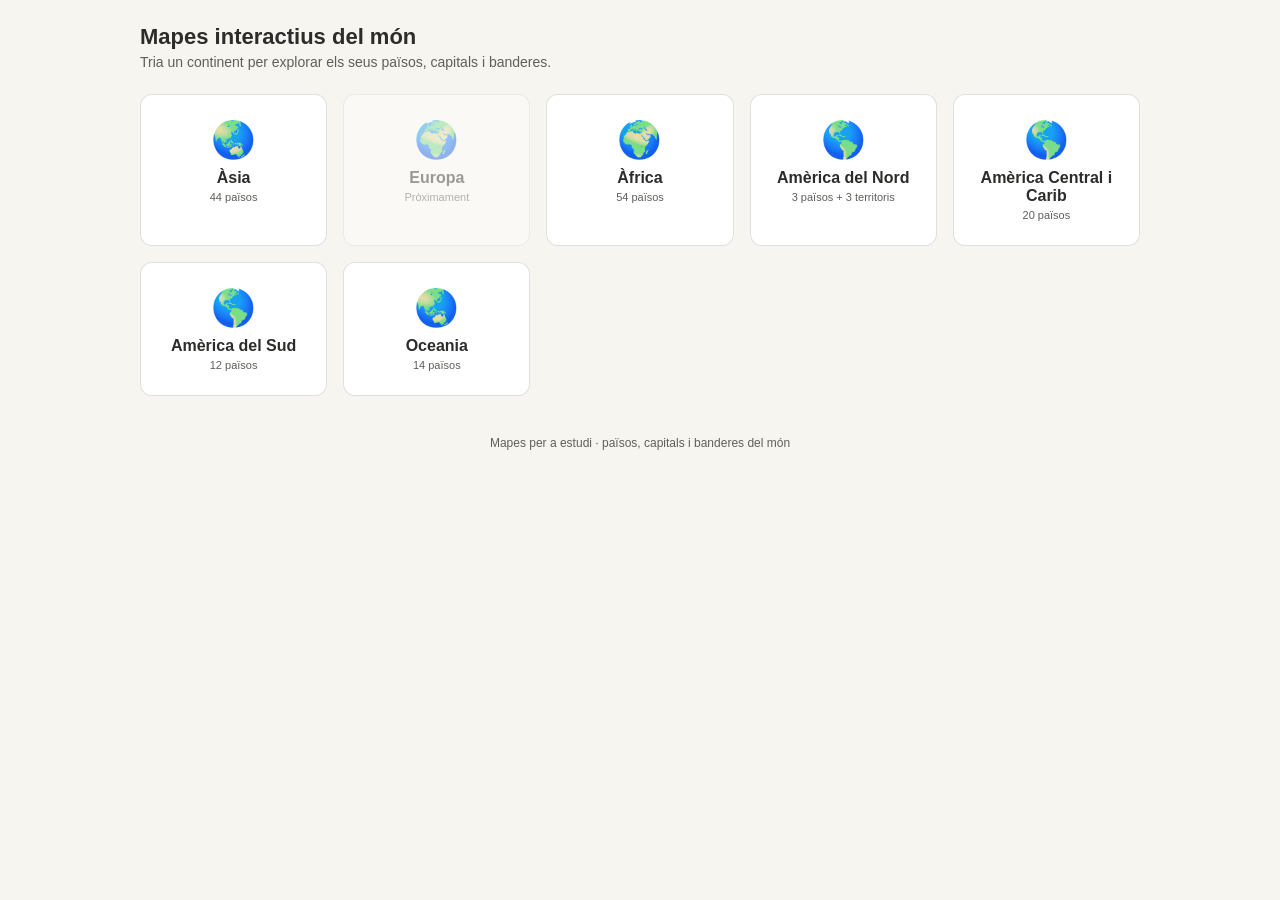
==== index.html @ 9a5be344 "Reorganització Amèrica: Nord (3+3) i nou mapa Central+Carib (20 països) - america-nord.js: substitue" ====
<!DOCTYPE html>
<html lang="ca">
<head>
<meta charset="UTF-8">
<meta name="viewport" content="width=device-width, initial-scale=1.0">
<title>Mapes interactius — països, capitals i banderes del món</title>
<link rel="stylesheet" href="css/estils.css">
</head>
<body>
<div class="wrap">
  <h1>Mapes interactius del món</h1>
  <p class="sub">Tria un continent per explorar els seus països, capitals i banderes.</p>

  <div class="continents-grid">
    <a href="continents/asia.html" class="continent-card">
      <div class="icon">🌏</div>
      <div class="name">Àsia</div>
      <div class="tag">44 països</div>
    </a>
    <div class="continent-card disabled">
      <div class="icon">🌍</div>
      <div class="name">Europa</div>
      <div class="tag">Pròximament</div>
    </div>
    <a href="continents/africa.html" class="continent-card">
      <div class="icon">🌍</div>
      <div class="name">Àfrica</div>
      <div class="tag">54 països</div>
    </a>
    <a href="continents/america-nord.html" class="continent-card">
      <div class="icon">🌎</div>
      <div class="name">Amèrica del Nord</div>
      <div class="tag">3 països + 3 territoris</div>
    </a>
    <a href="continents/america-central.html" class="continent-card">
      <div class="icon">🌎</div>
      <div class="name">Amèrica Central i Carib</div>
      <div class="tag">20 països</div>
    </a>
    <a href="continents/america-sud.html" class="continent-card">
      <div class="icon">🌎</div>
      <div class="name">Amèrica del Sud</div>
      <div class="tag">12 països</div>
    </a>
    <a href="continents/oceania.html" class="continent-card">
      <div class="icon">🌏</div>
      <div class="name">Oceania</div>
      <div class="tag">14 països</div>
    </a>
  </div>

  <p class="foot" style="margin-top:40px;">Mapes per a estudi · països, capitals i banderes del món</p>
</div>
</body>
</html>
---- css/estils.css ----
:root{
  --orange:#E8830C;
  --orange-light:#FCD9A8;
  --bg:#f7f5f0;
  --text:#2C2C2A;
  --text-soft:#5F5E5A;
  --border:rgba(0,0,0,.12);
}
*{box-sizing:border-box;}
body{
  margin:0;
  font-family:-apple-system,BlinkMacSystemFont,"Segoe UI",Roboto,Helvetica,Arial,sans-serif;
  background:var(--bg);
  color:var(--text);
  padding:24px 16px;
}
.wrap{max-width:1000px;margin:0 auto;}
h1{font-size:22px;font-weight:600;margin:0 0 4px;}
p.sub{font-size:14px;color:var(--text-soft);margin:0 0 20px;}
.toolbar{
  display:flex;gap:10px;flex-wrap:wrap;align-items:center;margin-bottom:16px;
}
input[type="text"]{
  flex:1;min-width:180px;height:38px;padding:0 12px;font-size:14px;
  border:1px solid var(--border);border-radius:8px;background:#fff;color:var(--text);
  outline:none;
}
input[type="text"]:focus{border-color:var(--orange);}
button{
  height:38px;padding:0 16px;font-size:14px;cursor:pointer;
  border:1px solid var(--border);border-radius:8px;background:#fff;color:var(--text);
  transition:background .15s;
}
button:hover{background:#f0ede6;}
.lang{display:inline-flex;border:1px solid var(--border);border-radius:8px;overflow:hidden;}
.lang button{border:none;border-radius:0;height:38px;}
.lang button.active{background:var(--orange);color:#fff;}
.mapbox{
  position:relative;background:#fff;border:1px solid var(--border);
  border-radius:12px;padding:8px;min-height:380px;
}
#loadmsg{
  position:absolute;inset:0;display:flex;align-items:center;justify-content:center;
  font-size:14px;color:var(--text-soft);
}
svg#map{width:100%;height:auto;display:block;}
.foot{font-size:12px;color:var(--text-soft);margin-top:14px;text-align:center;}

/* modal bandera gran */
.overlay{
  position:fixed;inset:0;background:rgba(0,0,0,.5);
  display:none;align-items:center;justify-content:center;z-index:50;padding:16px;
}
.overlay.open{display:flex;}
.modal{
  background:#fff;border:3px solid var(--orange);border-radius:14px;
  padding:24px;max-width:520px;width:100%;text-align:center;position:relative;
}
.modal h2{font-size:30px;font-weight:700;margin:0 0 2px;color:var(--text);}
.modal .cap{font-size:17px;color:var(--text-soft);margin:0 0 18px;}
.modal img{
  width:100%;max-width:440px;height:auto;border:1px solid var(--border);border-radius:8px;
}
.modal .close{
  position:absolute;top:10px;right:12px;width:34px;height:34px;line-height:1;
  border-radius:8px;border:1px solid var(--border);background:#fff;cursor:pointer;
  font-size:20px;color:var(--text-soft);
}
.modal .close:hover{background:#f0ede6;}
.modal .hint{font-size:12px;color:var(--text-soft);margin:14px 0 0;}

/* inici — graella de continents */
.continents-grid{
  display:grid;grid-template-columns:repeat(auto-fill,minmax(180px,1fr));gap:16px;margin-top:24px;
}
.continent-card{
  background:#fff;border:1px solid var(--border);border-radius:12px;
  padding:24px 16px;text-align:center;text-decoration:none;color:var(--text);
  transition:border-color .15s, box-shadow .15s;
}
.continent-card:hover{border-color:var(--orange);box-shadow:0 2px 8px rgba(232,131,12,.15);}
.continent-card.disabled{opacity:.45;cursor:default;pointer-events:none;}
.continent-card .icon{font-size:36px;margin-bottom:8px;}
.continent-card .name{font-size:16px;font-weight:600;}
.continent-card .tag{font-size:11px;color:var(--text-soft);margin-top:4px;}
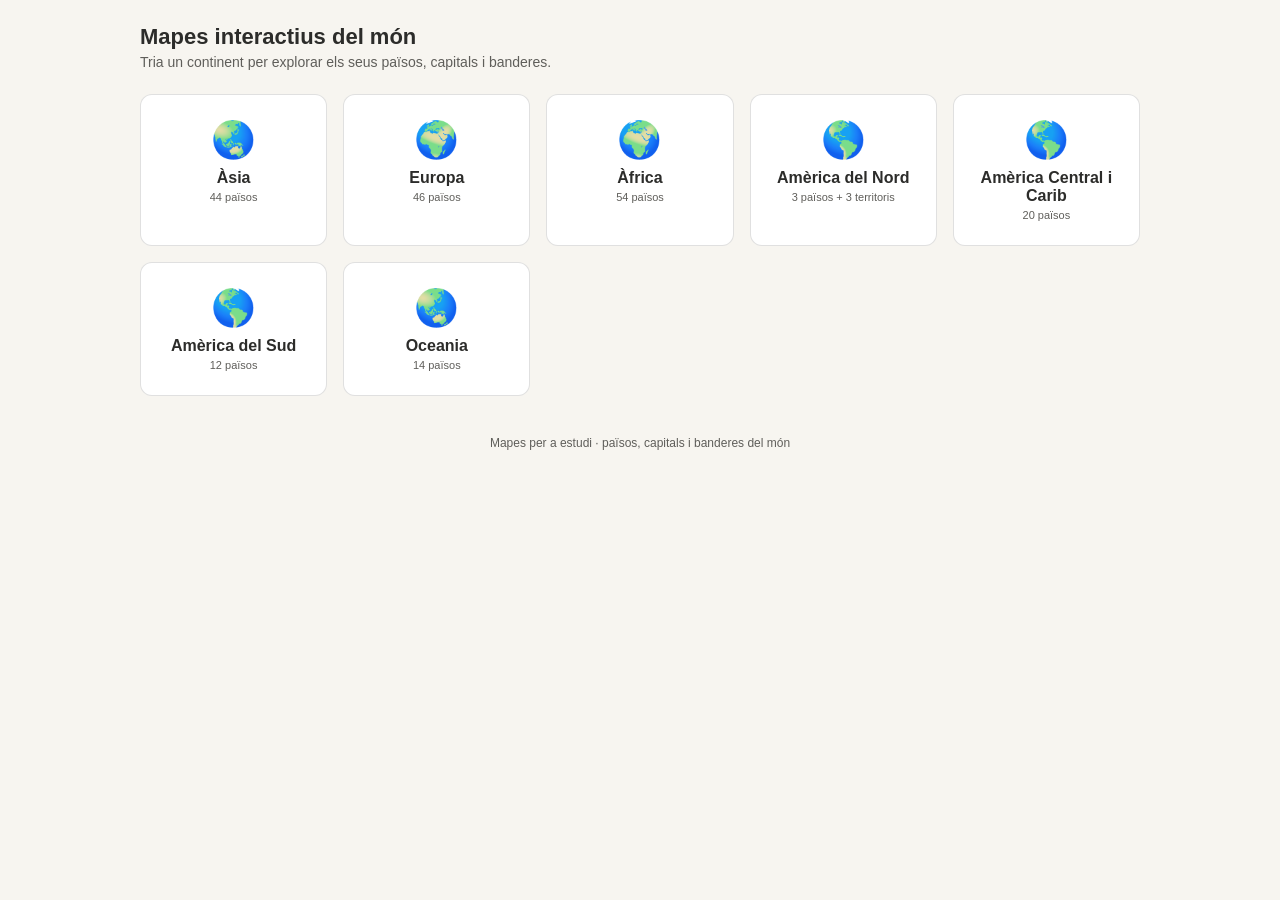
==== commit 6adca38f: "Afegeix mapa interactiu d'Europa (46 països) - dades/europa.js: 40 polígons + 6 microestats com a pu" ====
--- a/index.html
+++ b/index.html
@@ -17,11 +17,11 @@
       <div class="name">Àsia</div>
       <div class="tag">44 països</div>
     </a>
-    <div class="continent-card disabled">
+    <a href="continents/europa.html" class="continent-card">
       <div class="icon">🌍</div>
       <div class="name">Europa</div>
-      <div class="tag">Pròximament</div>
-    </div>
+      <div class="tag">46 països</div>
+    </a>
     <a href="continents/africa.html" class="continent-card">
       <div class="icon">🌍</div>
       <div class="name">Àfrica</div>
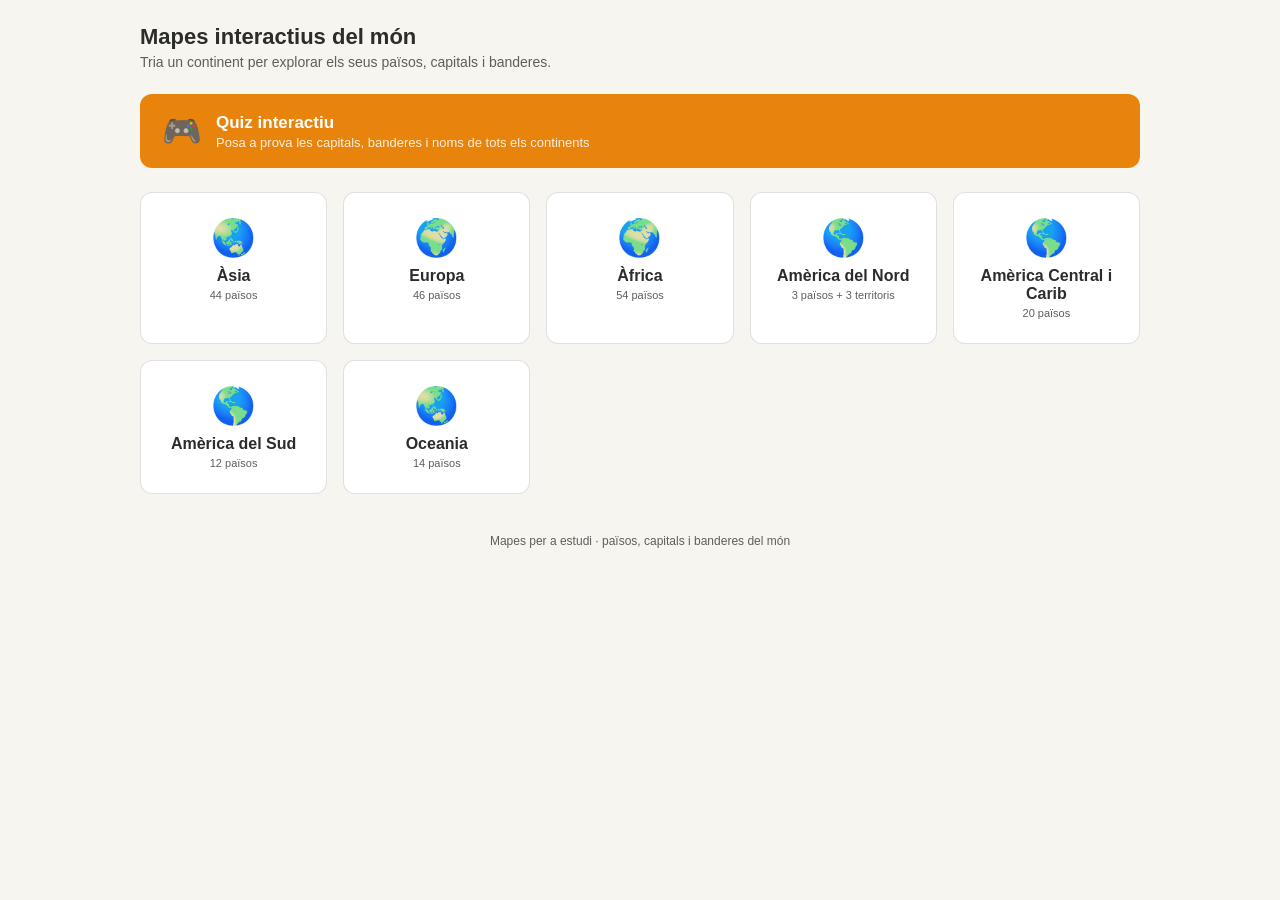
==== commit 61b87c59: "Afegeix Quiz interactiu de geografia (mockup v1) - quiz.html: 3 pantalles (configuració → pregunta →" ====
--- a/index.html
+++ b/index.html
@@ -5,11 +5,20 @@
 <meta name="viewport" content="width=device-width, initial-scale=1.0">
 <title>Mapes interactius — països, capitals i banderes del món</title>
 <link rel="stylesheet" href="css/estils.css">
+<link rel="stylesheet" href="css/quiz.css">
 </head>
 <body>
 <div class="wrap">
   <h1>Mapes interactius del món</h1>
   <p class="sub">Tria un continent per explorar els seus països, capitals i banderes.</p>
+
+  <a href="quiz.html" class="quiz-promo">
+    <span class="qp-icon">🎮</span>
+    <div>
+      <strong>Quiz interactiu</strong>
+      <span>Posa a prova les capitals, banderes i noms de tots els continents</span>
+    </div>
+  </a>
 
   <div class="continents-grid">
     <a href="continents/asia.html" class="continent-card">
--- a/css/quiz.css
+++ b/css/quiz.css
@@ -0,0 +1,284 @@
+/* ── Quiz nav ────────────────────────────────────────────── */
+.quiz-nav {
+  display: flex;
+  align-items: center;
+  justify-content: space-between;
+  margin-bottom: 28px;
+}
+.back-link {
+  color: var(--orange);
+  text-decoration: none;
+  font-size: 14px;
+  font-weight: 600;
+}
+.back-link:hover { text-decoration: underline; }
+
+/* ── Setup screen ────────────────────────────────────────── */
+.setup-block {
+  background: #fff;
+  border: 1px solid var(--border);
+  border-radius: 12px;
+  padding: 20px 24px;
+  margin-bottom: 16px;
+}
+.setup-lbl {
+  font-size: 13px;
+  font-weight: 600;
+  color: var(--text-soft);
+  text-transform: uppercase;
+  letter-spacing: .04em;
+  margin: 0 0 14px;
+}
+.cont-grid {
+  display: grid;
+  grid-template-columns: repeat(auto-fill, minmax(140px, 1fr));
+  gap: 8px;
+}
+.type-row {
+  display: flex;
+  gap: 10px;
+  flex-wrap: wrap;
+}
+
+/* ── Selection buttons (continent + type) ────────────────── */
+.sel-btn {
+  height: auto;
+  padding: 10px 14px;
+  border: 2px solid var(--border);
+  border-radius: 8px;
+  background: #fff;
+  cursor: pointer;
+  font-size: 14px;
+  text-align: center;
+  transition: border-color .15s, background .15s, color .15s;
+  line-height: 1.4;
+}
+.sel-btn:hover { border-color: var(--orange); background: #fff9f0; }
+.sel-btn.selected {
+  border-color: var(--orange);
+  background: #fff3e0;
+  color: var(--orange);
+  font-weight: 600;
+}
+.sel-btn small {
+  display: block;
+  font-size: 11px;
+  color: var(--text-soft);
+  font-weight: 400;
+  margin-top: 2px;
+}
+.sel-btn.selected small { color: #c47000; }
+.type-btn { flex: 1; min-width: 100px; }
+
+/* ── Primary / secondary buttons ─────────────────────────── */
+.main-btn {
+  display: block;
+  width: 100%;
+  max-width: 340px;
+  margin: 20px auto 0;
+  height: auto;
+  padding: 14px 32px;
+  background: var(--orange);
+  color: #fff;
+  border: none;
+  border-radius: 10px;
+  font-size: 17px;
+  font-weight: 700;
+  cursor: pointer;
+  transition: background .15s;
+}
+.main-btn:hover { background: #cf7209; }
+.main-btn:disabled { background: #ccc; cursor: not-allowed; }
+
+.sec-btn {
+  display: block;
+  width: 100%;
+  max-width: 340px;
+  margin: 10px auto 0;
+  height: auto;
+  padding: 12px 24px;
+  background: #fff;
+  color: var(--orange);
+  border: 2px solid var(--orange);
+  border-radius: 10px;
+  font-size: 15px;
+  font-weight: 600;
+  cursor: pointer;
+  transition: background .15s;
+}
+.sec-btn:hover { background: #fff3e0; }
+
+/* ── Progress bar ────────────────────────────────────────── */
+.prog-wrap { margin-bottom: 18px; }
+.prog-track {
+  height: 7px;
+  background: #e8e6e1;
+  border-radius: 4px;
+  overflow: hidden;
+}
+.prog-fill {
+  height: 100%;
+  background: var(--orange);
+  border-radius: 4px;
+  transition: width .4s ease;
+  width: 0%;
+}
+.prog-meta {
+  display: flex;
+  justify-content: space-between;
+  margin-top: 6px;
+  font-size: 13px;
+  color: var(--text-soft);
+}
+
+/* ── Question card ───────────────────────────────────────── */
+.q-card {
+  background: #fff;
+  border: 1px solid var(--border);
+  border-radius: 14px;
+  padding: 28px 24px;
+}
+.q-label {
+  font-size: 15px;
+  color: var(--text-soft);
+  margin: 0 0 18px;
+}
+.q-subject { text-align: center; margin-bottom: 20px; }
+
+/* Injected by JS */
+.q-country-name {
+  font-size: 30px;
+  font-weight: 700;
+  color: var(--text);
+  margin-bottom: 10px;
+}
+.q-flag-small {
+  height: 44px;
+  border-radius: 3px;
+  box-shadow: 0 1px 5px rgba(0,0,0,.18);
+  display: block;
+  margin: 0 auto;
+}
+.q-flag-big {
+  display: block;
+  width: 100%;
+  max-width: 260px;
+  height: 170px;
+  object-fit: contain;
+  margin: 0 auto;
+  border-radius: 6px;
+  box-shadow: 0 2px 10px rgba(0,0,0,.14);
+}
+
+/* ── Options ─────────────────────────────────────────────── */
+.options-grid {
+  display: grid;
+  grid-template-columns: 1fr 1fr;
+  gap: 10px;
+}
+.option-btn {
+  height: auto;
+  padding: 16px 10px;
+  border: 2px solid var(--border);
+  border-radius: 10px;
+  background: #fff;
+  font-size: 15px;
+  font-weight: 500;
+  cursor: pointer;
+  text-align: center;
+  transition: border-color .12s, background .12s;
+  white-space: normal;
+  line-height: 1.3;
+}
+.option-btn:hover:not(:disabled) {
+  border-color: var(--orange);
+  background: #fff9f0;
+}
+.option-btn.correct {
+  border-color: #27ae60;
+  background: #eafaf1;
+  color: #1a7a42;
+  font-weight: 700;
+}
+.option-btn.wrong {
+  border-color: #e74c3c;
+  background: #fdedec;
+  color: #c0392b;
+}
+.option-btn:disabled { cursor: default; }
+
+/* ── Results card ────────────────────────────────────────── */
+.results-card {
+  background: #fff;
+  border: 1px solid var(--border);
+  border-radius: 14px;
+  padding: 36px 28px;
+  text-align: center;
+}
+.results-title-txt {
+  font-size: 14px;
+  font-weight: 600;
+  text-transform: uppercase;
+  letter-spacing: .06em;
+  color: var(--text-soft);
+  margin: 0 0 8px;
+}
+.big-score {
+  font-size: 72px;
+  font-weight: 800;
+  color: var(--orange);
+  line-height: 1;
+  margin: 8px 0 12px;
+}
+.score-slash { font-size: 52px; color: #ccc; margin: 0 6px; font-weight: 300; }
+.score-msg { font-size: 18px; color: var(--text-soft); margin: 0 0 24px; }
+
+/* ── Errors list ─────────────────────────────────────────── */
+.errors-section { text-align: left; max-height: 300px; overflow-y: auto; margin: 0 0 8px; }
+.errors-title {
+  font-size: 13px;
+  font-weight: 600;
+  text-transform: uppercase;
+  letter-spacing: .04em;
+  color: var(--text-soft);
+  margin: 0 0 10px;
+}
+.error-row {
+  display: flex;
+  align-items: center;
+  gap: 10px;
+  padding: 7px 0;
+  border-bottom: 1px solid var(--bg);
+  font-size: 14px;
+}
+.error-flag {
+  width: 40px;
+  height: 27px;
+  object-fit: cover;
+  border-radius: 3px;
+  box-shadow: 0 1px 4px rgba(0,0,0,.18);
+  flex-shrink: 0;
+}
+.no-errors { color: #27ae60; font-weight: 600; font-size: 15px; margin: 8px 0 16px; }
+
+/* ── Index: quiz promo card ──────────────────────────────── */
+.quiz-promo {
+  display: flex;
+  align-items: center;
+  gap: 14px;
+  background: var(--orange);
+  color: #fff;
+  text-decoration: none;
+  border-radius: 12px;
+  padding: 18px 22px;
+  margin: 24px 0 0;
+  font-size: 15px;
+  transition: background .15s;
+}
+.quiz-promo:hover { background: #cf7209; }
+.quiz-promo .qp-icon { font-size: 32px; flex-shrink: 0; }
+.quiz-promo strong { font-size: 17px; font-weight: 700; display: block; }
+.quiz-promo span { opacity: .88; font-size: 13px; }
+
+/* ── Utility ─────────────────────────────────────────────── */
+.hidden { display: none !important; }
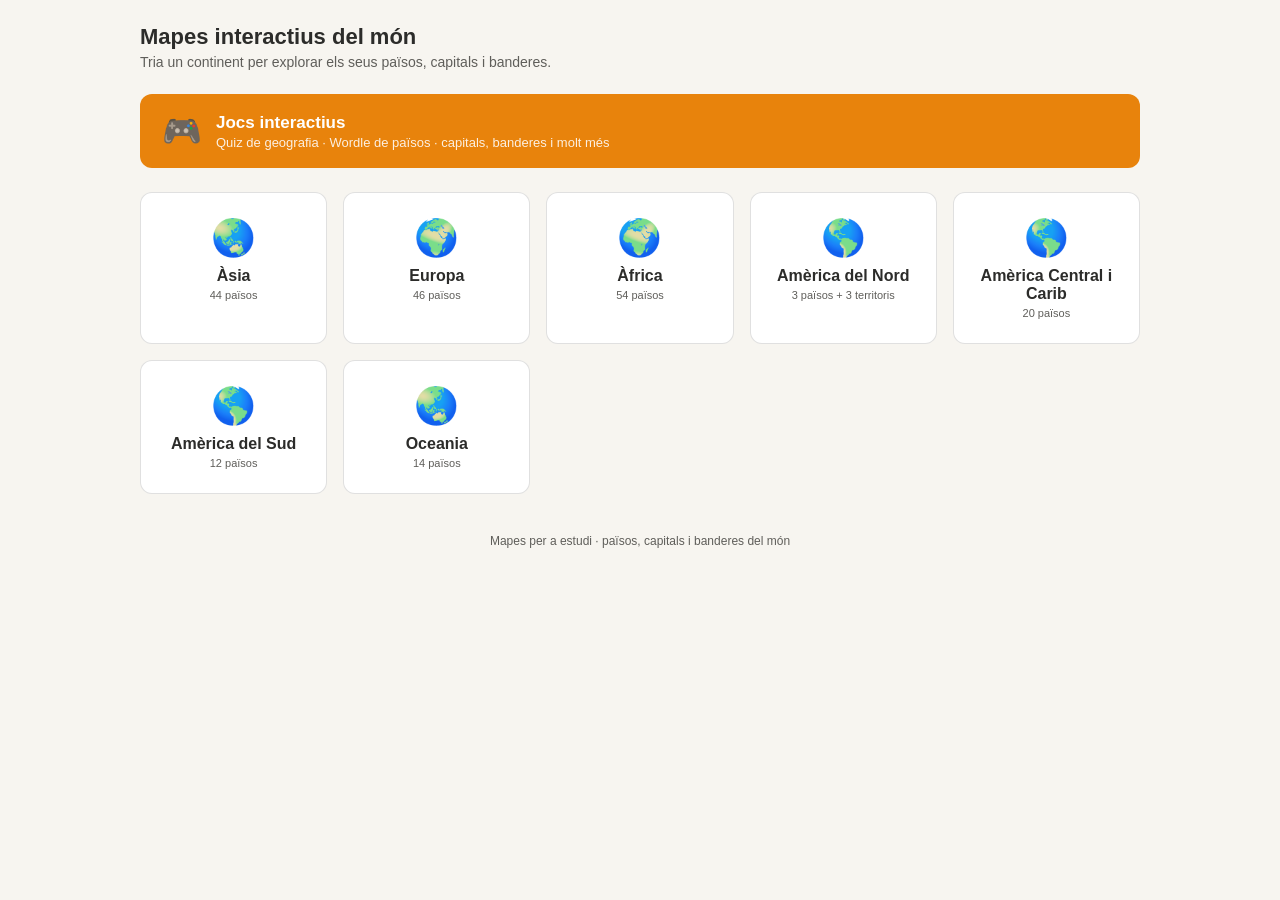
==== commit 9f8dc2b8: "Afegeix Wordle de Països i hub de jocs interactius - Nova pàgina hub (quiz.html) amb accés al Quiz i" ====
--- a/index.html
+++ b/index.html
@@ -15,8 +15,8 @@
   <a href="quiz.html" class="quiz-promo">
     <span class="qp-icon">🎮</span>
     <div>
-      <strong>Quiz interactiu</strong>
-      <span>Posa a prova les capitals, banderes i noms de tots els continents</span>
+      <strong>Jocs interactius</strong>
+      <span>Quiz de geografia · Wordle de països · capitals, banderes i molt més</span>
     </div>
   </a>
 
--- a/css/quiz.css
+++ b/css/quiz.css
@@ -69,6 +69,14 @@
 }
 .sel-btn.selected small { color: #c47000; }
 .type-btn { flex: 1; min-width: 100px; }
+/* Botó "Tot el món": ocupa tota l'amplada de la graella */
+.global-btn {
+  grid-column: 1 / -1;
+  background: #fff9f0;
+  border-color: var(--orange);
+  font-weight: 600;
+}
+.global-btn.selected { background: #fff3e0; }
 
 /* ── Primary / secondary buttons ─────────────────────────── */
 .main-btn {
@@ -261,6 +269,79 @@
 }
 .no-errors { color: #27ae60; font-weight: 600; font-size: 15px; margin: 8px 0 16px; }
 
+/* ── Hard mode input ─────────────────────────────────────── */
+.hard-area { margin-top: 16px; }
+.hard-input-wrap { display: flex; gap: 10px; }
+.hard-input {
+  flex: 1;
+  height: 48px;
+  padding: 0 14px;
+  font-size: 16px;
+  border: 2px solid var(--border);
+  border-radius: 8px;
+  background: #fff;
+  color: var(--text);
+  outline: none;
+  transition: border-color .15s;
+}
+.hard-input:focus { border-color: var(--orange); }
+.hard-input:disabled { background: var(--bg); color: var(--text-soft); }
+.hard-submit-btn {
+  height: 48px;
+  padding: 0 20px;
+  background: var(--orange);
+  color: #fff;
+  border: none;
+  border-radius: 8px;
+  font-size: 15px;
+  font-weight: 600;
+  cursor: pointer;
+  white-space: nowrap;
+  flex-shrink: 0;
+  transition: background .15s;
+}
+.hard-submit-btn:hover:not(:disabled) { background: #cf7209; }
+.hard-submit-btn:disabled { background: #ccc; cursor: default; }
+.hard-feedback {
+  margin-top: 12px;
+  padding: 12px 16px;
+  border-radius: 8px;
+  font-size: 15px;
+  font-weight: 500;
+  line-height: 1.4;
+}
+.hard-feedback.correct { background: #eafaf1; color: #1a7a42; border: 1px solid #27ae60; }
+.hard-feedback.wrong   { background: #fdedec; color: #c0392b; border: 1px solid #e74c3c; }
+
+/* ── Hub: graella de jocs ────────────────────────────────── */
+.games-grid {
+  display: flex;
+  flex-direction: column;
+  gap: 14px;
+  margin-top: 24px;
+}
+.game-card {
+  display: flex;
+  align-items: center;
+  gap: 18px;
+  background: #fff;
+  border: 1px solid var(--border);
+  border-radius: 14px;
+  padding: 22px 20px;
+  text-decoration: none;
+  color: var(--text);
+  transition: border-color .15s, box-shadow .15s;
+}
+.game-card:hover {
+  border-color: var(--orange);
+  box-shadow: 0 2px 10px rgba(232,131,12,.13);
+}
+.game-card-icon   { font-size: 36px; flex-shrink: 0; }
+.game-card-body   { flex: 1; }
+.game-card-body strong { display: block; font-size: 17px; font-weight: 700; margin-bottom: 4px; }
+.game-card-body span   { font-size: 13px; color: var(--text-soft); line-height: 1.4; }
+.game-card-arrow  { font-size: 20px; color: var(--orange); flex-shrink: 0; }
+
 /* ── Index: quiz promo card ──────────────────────────────── */
 .quiz-promo {
   display: flex;
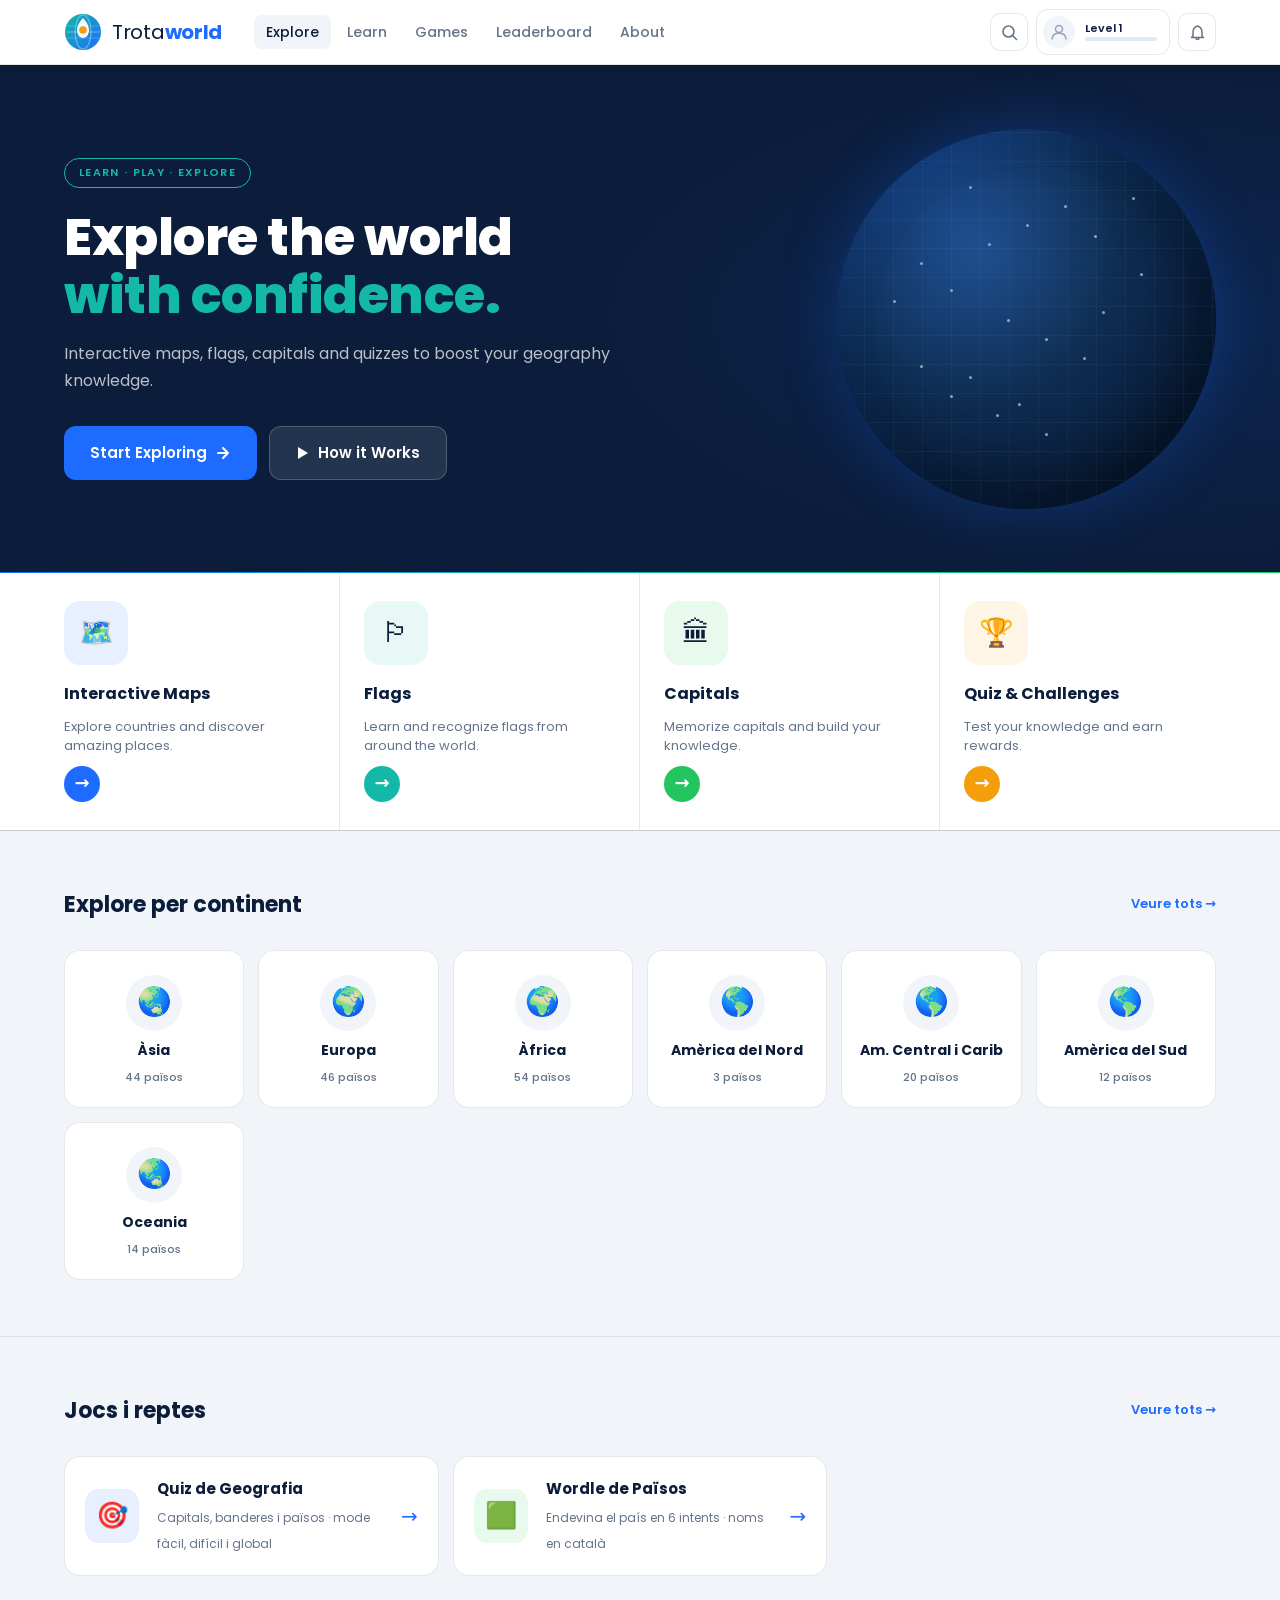
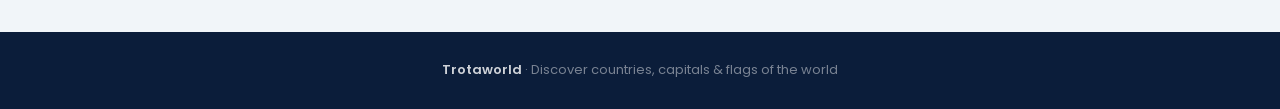
==== commit 40575361: "Trotaworld: nova pantalla d'inici amb navbar, hero i grid de continents Redisseny complet de l'index" ====
--- a/index.html
+++ b/index.html
@@ -1,64 +1,229 @@
 <!DOCTYPE html>
 <html lang="ca">
 <head>
-<meta charset="UTF-8">
-<meta name="viewport" content="width=device-width, initial-scale=1.0">
-<title>Mapes interactius — països, capitals i banderes del món</title>
-<link rel="stylesheet" href="css/estils.css">
-<link rel="stylesheet" href="css/quiz.css">
+  <meta charset="UTF-8">
+  <meta name="viewport" content="width=device-width, initial-scale=1.0">
+  <title>Trotaworld — Discover countries, capitals &amp; flags</title>
+  <link rel="stylesheet" href="css/trotaworld.css">
 </head>
 <body>
-<div class="wrap">
-  <h1>Mapes interactius del món</h1>
-  <p class="sub">Tria un continent per explorar els seus països, capitals i banderes.</p>
-
-  <a href="quiz.html" class="quiz-promo">
-    <span class="qp-icon">🎮</span>
-    <div>
-      <strong>Jocs interactius</strong>
-      <span>Quiz de geografia · Wordle de països · capitals, banderes i molt més</span>
-    </div>
-  </a>
-
-  <div class="continents-grid">
-    <a href="continents/asia.html" class="continent-card">
-      <div class="icon">🌏</div>
-      <div class="name">Àsia</div>
-      <div class="tag">44 països</div>
+
+<!-- ─── NAVBAR ────────────────────────────────────────────── -->
+<header class="tw-nav">
+  <div class="tw-nav-inner">
+    <a href="index.html" class="tw-logo">
+      <div class="tw-logo-mark">
+        <svg width="38" height="38" viewBox="0 0 38 38" fill="none" xmlns="http://www.w3.org/2000/svg">
+          <circle cx="19" cy="19" r="18" fill="url(#lg1)"/>
+          <ellipse cx="19" cy="19" rx="8" ry="17" stroke="white" stroke-width="1.2" fill="none" opacity="0.35"/>
+          <line x1="2" y1="19" x2="36" y2="19" stroke="white" stroke-width="1.2" opacity="0.35"/>
+          <line x1="3" y1="13" x2="35" y2="13" stroke="white" stroke-width="1" opacity="0.2"/>
+          <line x1="3" y1="25" x2="35" y2="25" stroke="white" stroke-width="1" opacity="0.2"/>
+          <path d="M19 5 C19 5 25 11 25 17 C25 21.4 22.3 25 19 25 C15.7 25 13 21.4 13 17 C13 11 19 5 19 5Z" fill="white" opacity="0.95"/>
+          <circle cx="19" cy="17" r="3.8" fill="#F59E0B"/>
+          <defs>
+            <linearGradient id="lg1" x1="1" y1="1" x2="37" y2="37" gradientUnits="userSpaceOnUse">
+              <stop offset="0%" stop-color="#14B8A6"/>
+              <stop offset="100%" stop-color="#1D6CFF"/>
+            </linearGradient>
+          </defs>
+        </svg>
+      </div>
+      <span class="tw-logo-text">Trota<strong>world</strong></span>
     </a>
-    <a href="continents/europa.html" class="continent-card">
-      <div class="icon">🌍</div>
-      <div class="name">Europa</div>
-      <div class="tag">46 països</div>
-    </a>
-    <a href="continents/africa.html" class="continent-card">
-      <div class="icon">🌍</div>
-      <div class="name">Àfrica</div>
-      <div class="tag">54 països</div>
-    </a>
-    <a href="continents/america-nord.html" class="continent-card">
-      <div class="icon">🌎</div>
-      <div class="name">Amèrica del Nord</div>
-      <div class="tag">3 països + 3 territoris</div>
-    </a>
-    <a href="continents/america-central.html" class="continent-card">
-      <div class="icon">🌎</div>
-      <div class="name">Amèrica Central i Carib</div>
-      <div class="tag">20 països</div>
-    </a>
-    <a href="continents/america-sud.html" class="continent-card">
-      <div class="icon">🌎</div>
-      <div class="name">Amèrica del Sud</div>
-      <div class="tag">12 països</div>
-    </a>
-    <a href="continents/oceania.html" class="continent-card">
-      <div class="icon">🌏</div>
-      <div class="name">Oceania</div>
-      <div class="tag">14 països</div>
-    </a>
-  </div>
-
-  <p class="foot" style="margin-top:40px;">Mapes per a estudi · països, capitals i banderes del món</p>
-</div>
+
+    <nav class="tw-nav-links">
+      <a href="#continents" class="active">Explore</a>
+      <a href="#">Learn</a>
+      <a href="quiz.html">Games</a>
+      <a href="#">Leaderboard</a>
+      <a href="#">About</a>
+    </nav>
+
+    <div class="tw-nav-right">
+      <button class="tw-icon-btn" aria-label="Cerca">
+        <svg width="17" height="17" viewBox="0 0 17 17" fill="none"><circle cx="7.5" cy="7.5" r="5.5" stroke="currentColor" stroke-width="1.6"/><line x1="11.5" y1="11.5" x2="15.5" y2="15.5" stroke="currentColor" stroke-width="1.6" stroke-linecap="round"/></svg>
+      </button>
+      <div class="tw-user-pill">
+        <div class="tw-avatar">
+          <svg width="18" height="18" viewBox="0 0 18 18" fill="none"><circle cx="9" cy="6" r="3.5" stroke="#94A3B8" stroke-width="1.5"/><path d="M2 16 C2 12.5 5 10 9 10 C13 10 16 12.5 16 16" stroke="#94A3B8" stroke-width="1.5" stroke-linecap="round" fill="none"/></svg>
+        </div>
+        <div class="tw-user-info">
+          <span class="tw-level">Level 1</span>
+          <div class="tw-xp-track"><div class="tw-xp-fill" style="width:0%"></div></div>
+        </div>
+      </div>
+      <button class="tw-icon-btn" aria-label="Notificacions">
+        <svg width="17" height="17" viewBox="0 0 17 17" fill="none"><path d="M8.5 2 C8.5 2 13 3.5 13 8 L13 12 L14.5 13.5 L2.5 13.5 L4 12 L4 8 C4 3.5 8.5 2 8.5 2Z" stroke="currentColor" stroke-width="1.5" fill="none" stroke-linejoin="round"/><path d="M7 14 C7 15 7.7 15.5 8.5 15.5 C9.3 15.5 10 15 10 14" stroke="currentColor" stroke-width="1.5" stroke-linecap="round" fill="none"/></svg>
+      </button>
+    </div>
+  </div>
+</header>
+
+<!-- ─── HERO ───────────────────────────────────────────────── -->
+<section class="tw-hero">
+  <div class="tw-hero-inner">
+    <div class="tw-hero-content">
+      <div class="tw-hero-badge">LEARN &middot; PLAY &middot; EXPLORE</div>
+      <h1 class="tw-hero-title">
+        Explore the world<br>
+        <span class="tw-hero-accent">with confidence.</span>
+      </h1>
+      <p class="tw-hero-sub">
+        Interactive maps, flags, capitals and quizzes to boost your geography knowledge.
+      </p>
+      <div class="tw-hero-ctas">
+        <a href="#continents" class="tw-btn-primary">
+          Start Exploring
+          <svg width="16" height="16" viewBox="0 0 16 16" fill="none"><path d="M3 8H13M8 3L13 8L8 13" stroke="currentColor" stroke-width="2" stroke-linecap="round" stroke-linejoin="round"/></svg>
+        </a>
+        <a href="quiz.html" class="tw-btn-secondary">
+          <svg width="14" height="16" viewBox="0 0 14 16" fill="none"><path d="M2 2L12 8L2 14V2Z" fill="currentColor"/></svg>
+          How it Works
+        </a>
+      </div>
+    </div>
+
+    <div class="tw-hero-globe">
+      <div class="tw-globe-sphere">
+        <div class="tw-globe-dots" id="globeDots"></div>
+      </div>
+    </div>
+  </div>
+</section>
+
+<!-- ─── FEATURE CARDS ──────────────────────────────────────── -->
+<section class="tw-features">
+  <div class="tw-features-grid">
+    <div class="tw-feat-card">
+      <div class="tw-feat-media blue">🗺️</div>
+      <h3>Interactive Maps</h3>
+      <p>Explore countries and discover amazing places.</p>
+      <a href="#continents" class="tw-feat-arrow blue">→</a>
+    </div>
+    <div class="tw-feat-card">
+      <div class="tw-feat-media teal">🏳</div>
+      <h3>Flags</h3>
+      <p>Learn and recognize flags from around the world.</p>
+      <a href="quiz.html" class="tw-feat-arrow teal">→</a>
+    </div>
+    <div class="tw-feat-card">
+      <div class="tw-feat-media green">🏛</div>
+      <h3>Capitals</h3>
+      <p>Memorize capitals and build your knowledge.</p>
+      <a href="quiz.html" class="tw-feat-arrow green">→</a>
+    </div>
+    <div class="tw-feat-card">
+      <div class="tw-feat-media amber">🏆</div>
+      <h3>Quiz &amp; Challenges</h3>
+      <p>Test your knowledge and earn rewards.</p>
+      <a href="quiz.html" class="tw-feat-arrow amber">→</a>
+    </div>
+  </div>
+</section>
+
+<hr class="tw-divider">
+
+<!-- ─── CONTINENTS ─────────────────────────────────────────── -->
+<section id="continents">
+  <div class="tw-section">
+    <div class="tw-section-head">
+      <h2>Explore per continent</h2>
+      <a href="#">Veure tots →</a>
+    </div>
+    <div class="tw-continents-grid">
+      <a href="continents/asia.html" class="tw-cont-card">
+        <div class="tw-cont-icon">🌏</div>
+        <div class="tw-cont-name">Àsia</div>
+        <div class="tw-cont-tag">44 països</div>
+      </a>
+      <a href="continents/europa.html" class="tw-cont-card">
+        <div class="tw-cont-icon">🌍</div>
+        <div class="tw-cont-name">Europa</div>
+        <div class="tw-cont-tag">46 països</div>
+      </a>
+      <a href="continents/africa.html" class="tw-cont-card">
+        <div class="tw-cont-icon">🌍</div>
+        <div class="tw-cont-name">Àfrica</div>
+        <div class="tw-cont-tag">54 països</div>
+      </a>
+      <a href="continents/america-nord.html" class="tw-cont-card">
+        <div class="tw-cont-icon">🌎</div>
+        <div class="tw-cont-name">Amèrica del Nord</div>
+        <div class="tw-cont-tag">3 països</div>
+      </a>
+      <a href="continents/america-central.html" class="tw-cont-card">
+        <div class="tw-cont-icon">🌎</div>
+        <div class="tw-cont-name">Am. Central i Carib</div>
+        <div class="tw-cont-tag">20 països</div>
+      </a>
+      <a href="continents/america-sud.html" class="tw-cont-card">
+        <div class="tw-cont-icon">🌎</div>
+        <div class="tw-cont-name">Amèrica del Sud</div>
+        <div class="tw-cont-tag">12 països</div>
+      </a>
+      <a href="continents/oceania.html" class="tw-cont-card">
+        <div class="tw-cont-icon">🌏</div>
+        <div class="tw-cont-name">Oceania</div>
+        <div class="tw-cont-tag">14 països</div>
+      </a>
+    </div>
+  </div>
+</section>
+
+<hr class="tw-divider">
+
+<!-- ─── GAMES ──────────────────────────────────────────────── -->
+<section>
+  <div class="tw-section">
+    <div class="tw-section-head">
+      <h2>Jocs i reptes</h2>
+      <a href="quiz.html">Veure tots →</a>
+    </div>
+    <div class="tw-games-grid">
+      <a href="quiz.html" class="tw-game-card">
+        <div class="tw-game-icon blue">🎯</div>
+        <div class="tw-game-body">
+          <strong>Quiz de Geografia</strong>
+          <span>Capitals, banderes i països · mode fàcil, difícil i global</span>
+        </div>
+        <span class="tw-game-arrow">→</span>
+      </a>
+      <a href="wordle.html" class="tw-game-card">
+        <div class="tw-game-icon green">🟩</div>
+        <div class="tw-game-body">
+          <strong>Wordle de Països</strong>
+          <span>Endevina el país en 6 intents · noms en català</span>
+        </div>
+        <span class="tw-game-arrow">→</span>
+      </a>
+    </div>
+  </div>
+</section>
+
+<!-- ─── FOOTER ─────────────────────────────────────────────── -->
+<footer class="tw-footer">
+  <strong>Trotaworld</strong> · Discover countries, capitals &amp; flags of the world
+</footer>
+
+<script>
+  /* Scatter dots on globe */
+  const dots = document.getElementById('globeDots');
+  if (dots) {
+    const positions = [
+      [30,40],[55,55],[42,30],[65,35],[20,60],[48,70],[72,48],
+      [35,22],[60,65],[25,50],[70,30],[15,35],[50,45],[80,55],
+      [38,80],[62,22],[28,68],[75,42],[45,15],[18,78]
+    ];
+    positions.forEach(([top, left]) => {
+      const d = document.createElement('div');
+      d.className = 'tw-globe-dot';
+      d.style.top = top + '%';
+      d.style.left = left + '%';
+      dots.appendChild(d);
+    });
+  }
+</script>
+
 </body>
 </html>
--- a/css/trotaworld.css
+++ b/css/trotaworld.css
@@ -0,0 +1,540 @@
+/* ─── Trotaworld brand design ─────────────────────────────── */
+@import url('https://fonts.googleapis.com/css2?family=Poppins:wght@400;500;600;700;800&display=swap');
+
+:root {
+  --tw-navy:   #0B1D3A;
+  --tw-blue:   #1D6CFF;
+  --tw-teal:   #14B8A6;
+  --tw-green:  #22C55E;
+  --tw-amber:  #F59E0B;
+  --tw-light:  #F1F5F9;
+  --tw-white:  #FFFFFF;
+  --tw-border: rgba(0,0,0,.09);
+  --tw-text:   #0B1D3A;
+  --tw-muted:  #64748B;
+}
+
+*, *::before, *::after { box-sizing: border-box; margin: 0; padding: 0; }
+
+body {
+  font-family: 'Poppins', system-ui, sans-serif;
+  background: var(--tw-light);
+  color: var(--tw-text);
+  line-height: 1.6;
+}
+
+/* ─── NAVBAR ──────────────────────────────────────────────── */
+.tw-nav {
+  position: sticky;
+  top: 0;
+  z-index: 100;
+  background: var(--tw-white);
+  border-bottom: 1px solid var(--tw-border);
+  box-shadow: 0 1px 12px rgba(0,0,0,.06);
+}
+.tw-nav-inner {
+  max-width: 1200px;
+  margin: 0 auto;
+  padding: 0 24px;
+  height: 64px;
+  display: flex;
+  align-items: center;
+  gap: 32px;
+}
+
+.tw-logo {
+  display: flex;
+  align-items: center;
+  gap: 10px;
+  text-decoration: none;
+  flex-shrink: 0;
+}
+.tw-logo-mark {
+  width: 38px;
+  height: 38px;
+  flex-shrink: 0;
+}
+.tw-logo-text {
+  font-size: 20px;
+  font-weight: 400;
+  color: var(--tw-navy);
+  letter-spacing: -.3px;
+}
+.tw-logo-text strong {
+  font-weight: 700;
+  color: var(--tw-blue);
+}
+
+.tw-nav-links {
+  display: flex;
+  align-items: center;
+  gap: 4px;
+  flex: 1;
+}
+.tw-nav-links a {
+  font-size: 14px;
+  font-weight: 500;
+  color: var(--tw-muted);
+  text-decoration: none;
+  padding: 6px 12px;
+  border-radius: 8px;
+  transition: color .15s, background .15s;
+}
+.tw-nav-links a:hover, .tw-nav-links a.active {
+  color: var(--tw-navy);
+  background: var(--tw-light);
+}
+
+.tw-nav-right {
+  display: flex;
+  align-items: center;
+  gap: 8px;
+  flex-shrink: 0;
+}
+.tw-icon-btn {
+  width: 38px;
+  height: 38px;
+  border: 1px solid var(--tw-border);
+  border-radius: 10px;
+  background: var(--tw-white);
+  cursor: pointer;
+  display: flex;
+  align-items: center;
+  justify-content: center;
+  color: var(--tw-muted);
+  transition: background .15s, color .15s;
+}
+.tw-icon-btn:hover { background: var(--tw-light); color: var(--tw-navy); }
+
+.tw-user-pill {
+  display: flex;
+  align-items: center;
+  gap: 10px;
+  padding: 6px 12px 6px 6px;
+  border: 1px solid var(--tw-border);
+  border-radius: 12px;
+  background: var(--tw-white);
+  cursor: pointer;
+}
+.tw-avatar {
+  width: 32px;
+  height: 32px;
+  border-radius: 50%;
+  background: var(--tw-light);
+  display: flex;
+  align-items: center;
+  justify-content: center;
+  color: var(--tw-muted);
+}
+.tw-user-info { display: flex; flex-direction: column; gap: 3px; }
+.tw-level { font-size: 11px; font-weight: 600; color: var(--tw-navy); line-height: 1; }
+.tw-xp-track {
+  width: 72px;
+  height: 4px;
+  background: #E2E8F0;
+  border-radius: 2px;
+  overflow: hidden;
+}
+.tw-xp-fill {
+  height: 100%;
+  width: 0%;
+  background: linear-gradient(90deg, var(--tw-blue), var(--tw-teal));
+  border-radius: 2px;
+  transition: width .6s ease;
+}
+
+/* ─── HERO ────────────────────────────────────────────────── */
+.tw-hero {
+  background: var(--tw-navy);
+  position: relative;
+  overflow: hidden;
+  min-height: 420px;
+  display: flex;
+  align-items: center;
+}
+.tw-hero-inner {
+  max-width: 1200px;
+  margin: 0 auto;
+  padding: 64px 24px;
+  display: flex;
+  align-items: center;
+  justify-content: space-between;
+  gap: 40px;
+  width: 100%;
+  position: relative;
+  z-index: 2;
+}
+.tw-hero-content { max-width: 560px; }
+
+.tw-hero-badge {
+  display: inline-flex;
+  align-items: center;
+  gap: 8px;
+  font-size: 11px;
+  font-weight: 600;
+  letter-spacing: .12em;
+  color: var(--tw-teal);
+  border: 1px solid var(--tw-teal);
+  border-radius: 20px;
+  padding: 5px 14px;
+  margin-bottom: 20px;
+}
+
+.tw-hero-title {
+  font-size: clamp(32px, 4vw, 52px);
+  font-weight: 800;
+  color: var(--tw-white);
+  line-height: 1.15;
+  margin-bottom: 16px;
+  letter-spacing: -.5px;
+}
+.tw-hero-accent { color: var(--tw-teal); }
+
+.tw-hero-sub {
+  font-size: 16px;
+  color: rgba(255,255,255,.72);
+  margin-bottom: 32px;
+  line-height: 1.65;
+}
+
+.tw-hero-ctas { display: flex; gap: 12px; flex-wrap: wrap; }
+
+.tw-btn-primary {
+  display: inline-flex;
+  align-items: center;
+  gap: 8px;
+  padding: 14px 26px;
+  background: var(--tw-blue);
+  color: var(--tw-white);
+  font-size: 15px;
+  font-weight: 600;
+  text-decoration: none;
+  border-radius: 12px;
+  transition: background .15s, transform .1s;
+}
+.tw-btn-primary:hover { background: #1558d4; transform: translateY(-1px); }
+
+.tw-btn-secondary {
+  display: inline-flex;
+  align-items: center;
+  gap: 8px;
+  padding: 14px 26px;
+  background: rgba(255,255,255,.1);
+  color: var(--tw-white);
+  font-size: 15px;
+  font-weight: 600;
+  text-decoration: none;
+  border-radius: 12px;
+  border: 1px solid rgba(255,255,255,.2);
+  transition: background .15s;
+}
+.tw-btn-secondary:hover { background: rgba(255,255,255,.18); }
+
+/* Globe decoration */
+.tw-hero-globe {
+  flex-shrink: 0;
+  width: 380px;
+  height: 380px;
+  position: relative;
+}
+.tw-globe-sphere {
+  width: 100%;
+  height: 100%;
+  border-radius: 50%;
+  background: radial-gradient(circle at 38% 32%, #1e4a7a 0%, #0f2d52 40%, #071a35 80%);
+  box-shadow:
+    0 0 60px rgba(29,108,255,.25),
+    inset -20px -20px 60px rgba(0,0,0,.4),
+    inset 10px 10px 30px rgba(29,108,255,.15);
+  position: relative;
+  overflow: hidden;
+}
+.tw-globe-sphere::before {
+  content: '';
+  position: absolute;
+  inset: 0;
+  border-radius: 50%;
+  background:
+    repeating-linear-gradient(0deg, transparent, transparent 28px, rgba(255,255,255,.04) 28px, rgba(255,255,255,.04) 29px),
+    repeating-linear-gradient(90deg, transparent, transparent 28px, rgba(255,255,255,.04) 28px, rgba(255,255,255,.04) 29px);
+}
+.tw-globe-sphere::after {
+  content: '';
+  position: absolute;
+  top: -10%;
+  left: -10%;
+  width: 120%;
+  height: 120%;
+  border-radius: 50%;
+  background: radial-gradient(ellipse 50% 60% at 35% 30%, rgba(29,108,255,.18) 0%, transparent 70%);
+}
+.tw-globe-dots {
+  position: absolute;
+  inset: 0;
+  border-radius: 50%;
+  overflow: hidden;
+}
+.tw-globe-dot {
+  position: absolute;
+  width: 3px;
+  height: 3px;
+  border-radius: 50%;
+  background: rgba(255,255,255,.55);
+}
+.tw-globe-arc {
+  position: absolute;
+  border-radius: 50%;
+  border: 1px solid rgba(29,108,255,.35);
+}
+
+/* Hero background glow */
+.tw-hero::before {
+  content: '';
+  position: absolute;
+  right: 0;
+  top: 0;
+  width: 55%;
+  height: 100%;
+  background: radial-gradient(ellipse at 80% 50%, rgba(29,108,255,.12) 0%, transparent 70%);
+  pointer-events: none;
+}
+.tw-hero::after {
+  content: '';
+  position: absolute;
+  bottom: -1px;
+  left: 0;
+  right: 0;
+  height: 2px;
+  background: linear-gradient(90deg, var(--tw-blue), var(--tw-teal), var(--tw-green));
+}
+
+/* ─── FEATURES ────────────────────────────────────────────── */
+.tw-features {
+  background: var(--tw-white);
+  padding: 0;
+  box-shadow: 0 1px 0 var(--tw-border);
+}
+.tw-features-grid {
+  max-width: 1200px;
+  margin: 0 auto;
+  display: grid;
+  grid-template-columns: repeat(4, 1fr);
+}
+.tw-feat-card {
+  padding: 28px 24px;
+  display: flex;
+  flex-direction: column;
+  gap: 10px;
+  border-right: 1px solid var(--tw-border);
+  position: relative;
+  transition: background .15s;
+}
+.tw-feat-card:last-child { border-right: none; }
+.tw-feat-card:hover { background: var(--tw-light); }
+
+.tw-feat-media {
+  width: 64px;
+  height: 64px;
+  border-radius: 16px;
+  display: flex;
+  align-items: center;
+  justify-content: center;
+  font-size: 28px;
+  margin-bottom: 6px;
+}
+.tw-feat-media.blue  { background: rgba(29,108,255,.1); }
+.tw-feat-media.teal  { background: rgba(20,184,166,.1); }
+.tw-feat-media.green { background: rgba(34,197,94,.1);  }
+.tw-feat-media.amber { background: rgba(245,158,11,.1); }
+
+.tw-feat-card h3 {
+  font-size: 16px;
+  font-weight: 700;
+  color: var(--tw-navy);
+}
+.tw-feat-card p {
+  font-size: 13px;
+  color: var(--tw-muted);
+  line-height: 1.5;
+  flex: 1;
+}
+.tw-feat-arrow {
+  display: inline-flex;
+  align-items: center;
+  justify-content: center;
+  width: 36px;
+  height: 36px;
+  border-radius: 50%;
+  text-decoration: none;
+  font-size: 18px;
+  font-weight: 700;
+  transition: transform .15s;
+  align-self: flex-start;
+}
+.tw-feat-arrow:hover { transform: translateX(3px); }
+.tw-feat-arrow.blue  { background: var(--tw-blue);  color: #fff; }
+.tw-feat-arrow.teal  { background: var(--tw-teal);  color: #fff; }
+.tw-feat-arrow.green { background: var(--tw-green); color: #fff; }
+.tw-feat-arrow.amber { background: var(--tw-amber); color: #fff; }
+
+/* ─── SECTION WRAPPER ─────────────────────────────────────── */
+.tw-section {
+  max-width: 1200px;
+  margin: 0 auto;
+  padding: 56px 24px;
+}
+.tw-section-head {
+  display: flex;
+  align-items: center;
+  justify-content: space-between;
+  margin-bottom: 28px;
+}
+.tw-section-head h2 {
+  font-size: 22px;
+  font-weight: 700;
+  color: var(--tw-navy);
+}
+.tw-section-head a {
+  font-size: 13px;
+  font-weight: 600;
+  color: var(--tw-blue);
+  text-decoration: none;
+}
+.tw-section-head a:hover { text-decoration: underline; }
+
+/* ─── CONTINENT CARDS ─────────────────────────────────────── */
+.tw-continents-grid {
+  display: grid;
+  grid-template-columns: repeat(auto-fill, minmax(160px, 1fr));
+  gap: 14px;
+}
+.tw-cont-card {
+  background: var(--tw-white);
+  border: 1.5px solid var(--tw-border);
+  border-radius: 16px;
+  padding: 24px 16px 20px;
+  text-align: center;
+  text-decoration: none;
+  color: var(--tw-text);
+  transition: border-color .2s, box-shadow .2s, transform .15s;
+  display: flex;
+  flex-direction: column;
+  align-items: center;
+  gap: 8px;
+}
+.tw-cont-card:hover {
+  border-color: var(--tw-blue);
+  box-shadow: 0 4px 20px rgba(29,108,255,.12);
+  transform: translateY(-2px);
+}
+.tw-cont-card .tw-cont-icon {
+  width: 56px;
+  height: 56px;
+  border-radius: 50%;
+  background: var(--tw-light);
+  display: flex;
+  align-items: center;
+  justify-content: center;
+  font-size: 28px;
+}
+.tw-cont-card .tw-cont-name {
+  font-size: 14px;
+  font-weight: 700;
+  color: var(--tw-navy);
+}
+.tw-cont-card .tw-cont-tag {
+  font-size: 11px;
+  color: var(--tw-muted);
+  font-weight: 500;
+}
+
+/* ─── GAMES GRID ──────────────────────────────────────────── */
+.tw-games-grid {
+  display: grid;
+  grid-template-columns: repeat(auto-fill, minmax(300px, 1fr));
+  gap: 14px;
+}
+.tw-game-card {
+  display: flex;
+  align-items: center;
+  gap: 18px;
+  background: var(--tw-white);
+  border: 1.5px solid var(--tw-border);
+  border-radius: 16px;
+  padding: 20px 20px;
+  text-decoration: none;
+  color: var(--tw-text);
+  transition: border-color .2s, box-shadow .2s, transform .15s;
+}
+.tw-game-card:hover {
+  border-color: var(--tw-blue);
+  box-shadow: 0 4px 20px rgba(29,108,255,.12);
+  transform: translateY(-1px);
+}
+.tw-game-icon {
+  width: 54px;
+  height: 54px;
+  border-radius: 14px;
+  display: flex;
+  align-items: center;
+  justify-content: center;
+  font-size: 26px;
+  flex-shrink: 0;
+}
+.tw-game-icon.blue  { background: rgba(29,108,255,.1); }
+.tw-game-icon.teal  { background: rgba(20,184,166,.1); }
+.tw-game-icon.green { background: rgba(34,197,94,.1);  }
+.tw-game-icon.amber { background: rgba(245,158,11,.1); }
+.tw-game-body { flex: 1; }
+.tw-game-body strong {
+  display: block;
+  font-size: 15px;
+  font-weight: 700;
+  color: var(--tw-navy);
+  margin-bottom: 3px;
+}
+.tw-game-body span {
+  font-size: 12px;
+  color: var(--tw-muted);
+  line-height: 1.4;
+}
+.tw-game-arrow {
+  font-size: 20px;
+  color: var(--tw-blue);
+  flex-shrink: 0;
+}
+
+/* ─── DIVIDER ─────────────────────────────────────────────── */
+.tw-divider {
+  border: none;
+  border-top: 1px solid var(--tw-border);
+  margin: 0;
+}
+
+/* ─── FOOTER ──────────────────────────────────────────────── */
+.tw-footer {
+  background: var(--tw-navy);
+  color: rgba(255,255,255,.45);
+  text-align: center;
+  padding: 28px 24px;
+  font-size: 13px;
+}
+.tw-footer strong { color: rgba(255,255,255,.8); font-weight: 600; }
+
+/* ─── RESPONSIVE ──────────────────────────────────────────── */
+@media (max-width: 900px) {
+  .tw-features-grid { grid-template-columns: repeat(2, 1fr); }
+  .tw-feat-card:nth-child(2) { border-right: none; }
+  .tw-feat-card:nth-child(1),
+  .tw-feat-card:nth-child(2) { border-bottom: 1px solid var(--tw-border); }
+  .tw-hero-globe { display: none; }
+  .tw-hero-inner { justify-content: center; text-align: center; }
+  .tw-hero-ctas { justify-content: center; }
+}
+@media (max-width: 640px) {
+  .tw-nav-links { display: none; }
+  .tw-user-pill { display: none; }
+  .tw-features-grid { grid-template-columns: 1fr 1fr; }
+  .tw-hero-title { font-size: 28px; }
+  .tw-hero-inner { padding: 40px 20px; }
+}
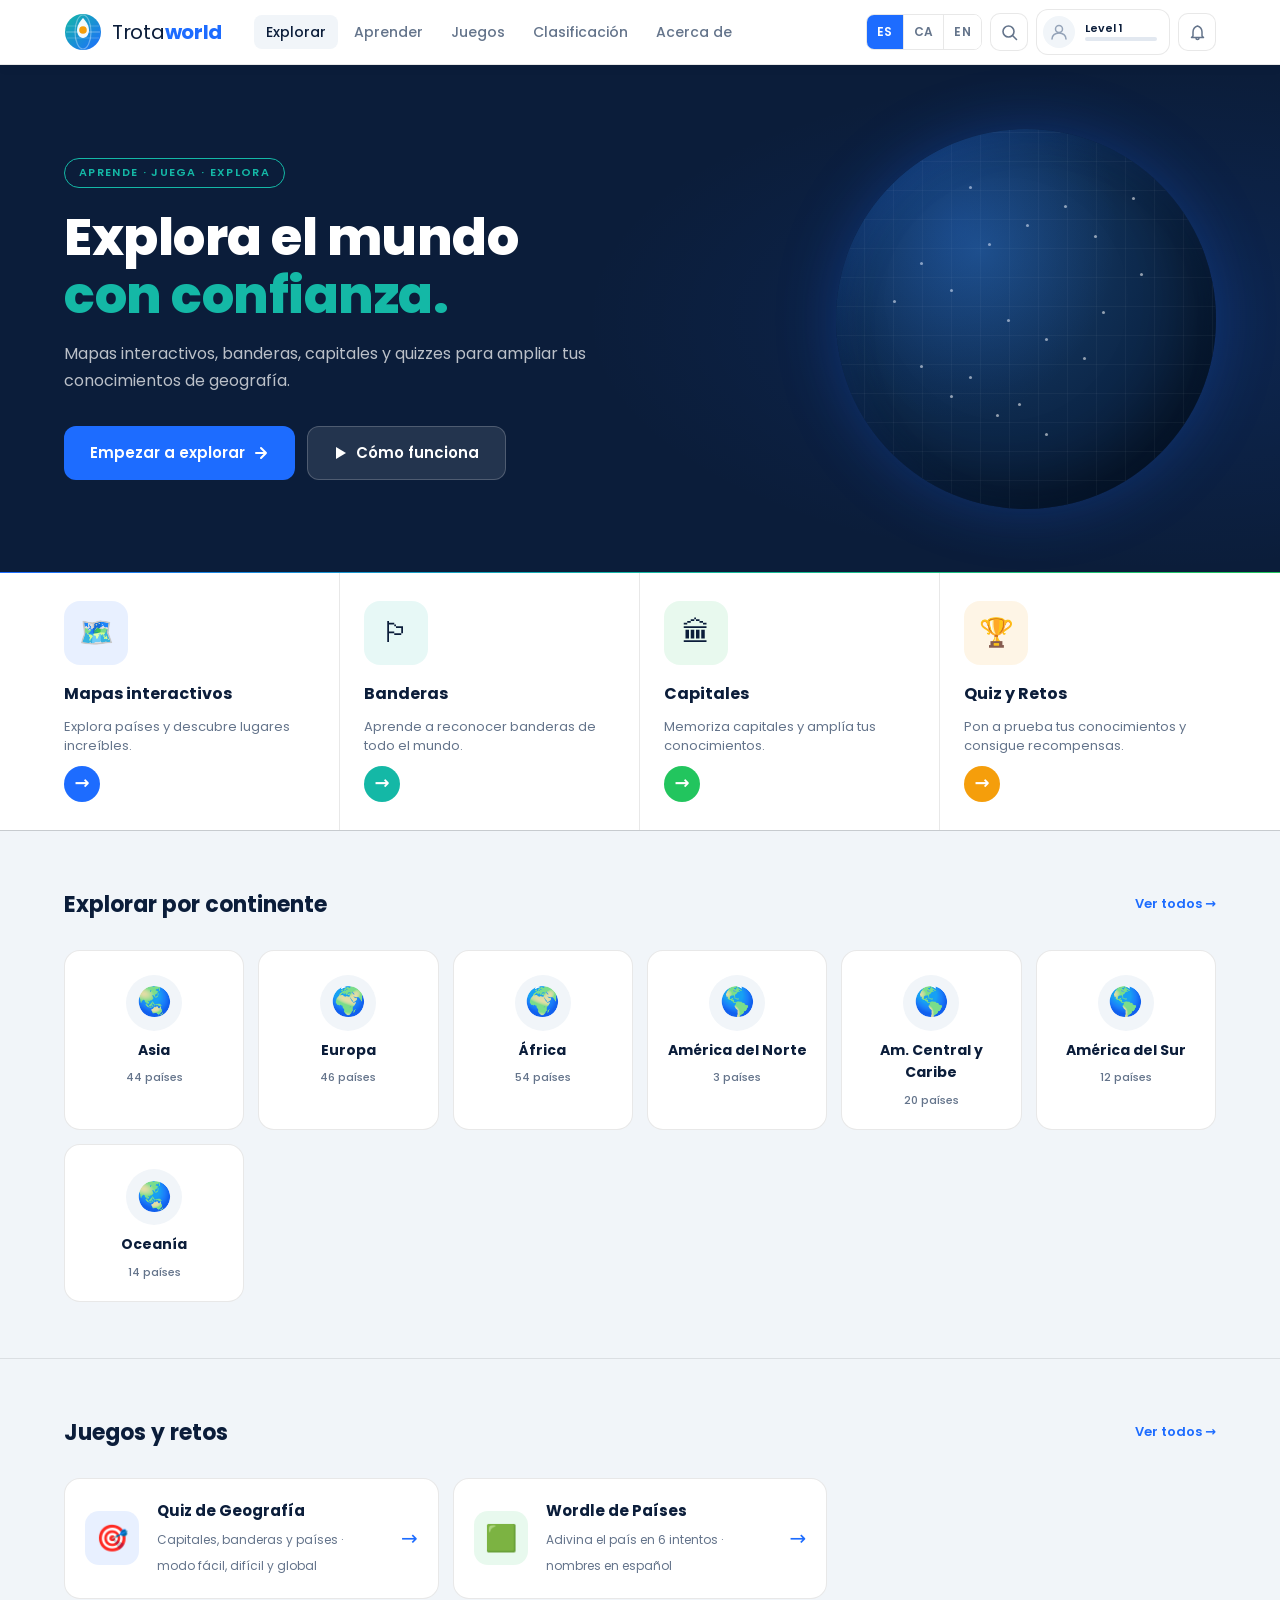
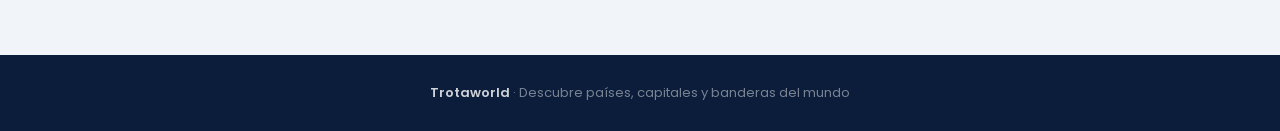
==== commit 063ac2be: "Afegeix selector d'idioma ES/CA/EN a la pantalla d'inici L'index ara és en castellà per defecte. Bot" ====
--- a/index.html
+++ b/index.html
@@ -1,9 +1,9 @@
 <!DOCTYPE html>
-<html lang="ca">
+<html lang="es">
 <head>
   <meta charset="UTF-8">
   <meta name="viewport" content="width=device-width, initial-scale=1.0">
-  <title>Trotaworld — Discover countries, capitals &amp; flags</title>
+  <title>Trotaworld — Descubre países, capitales y banderas</title>
   <link rel="stylesheet" href="css/trotaworld.css">
 </head>
 <body>
@@ -33,15 +33,20 @@
     </a>
 
     <nav class="tw-nav-links">
-      <a href="#continents" class="active">Explore</a>
-      <a href="#">Learn</a>
-      <a href="quiz.html">Games</a>
-      <a href="#">Leaderboard</a>
-      <a href="#">About</a>
+      <a href="#continents" class="active" data-i18n="nav-explore">Explorar</a>
+      <a href="#" data-i18n="nav-learn">Aprender</a>
+      <a href="quiz.html" data-i18n="nav-games">Juegos</a>
+      <a href="#" data-i18n="nav-rank">Clasificación</a>
+      <a href="#" data-i18n="nav-about">Acerca de</a>
     </nav>
 
     <div class="tw-nav-right">
-      <button class="tw-icon-btn" aria-label="Cerca">
+      <span class="tw-lang">
+        <button data-lang="es" class="active">ES</button>
+        <button data-lang="ca">CA</button>
+        <button data-lang="en">EN</button>
+      </span>
+      <button class="tw-icon-btn" aria-label="Buscar">
         <svg width="17" height="17" viewBox="0 0 17 17" fill="none"><circle cx="7.5" cy="7.5" r="5.5" stroke="currentColor" stroke-width="1.6"/><line x1="11.5" y1="11.5" x2="15.5" y2="15.5" stroke="currentColor" stroke-width="1.6" stroke-linecap="round"/></svg>
       </button>
       <div class="tw-user-pill">
@@ -53,7 +58,7 @@
           <div class="tw-xp-track"><div class="tw-xp-fill" style="width:0%"></div></div>
         </div>
       </div>
-      <button class="tw-icon-btn" aria-label="Notificacions">
+      <button class="tw-icon-btn" aria-label="Notificaciones">
         <svg width="17" height="17" viewBox="0 0 17 17" fill="none"><path d="M8.5 2 C8.5 2 13 3.5 13 8 L13 12 L14.5 13.5 L2.5 13.5 L4 12 L4 8 C4 3.5 8.5 2 8.5 2Z" stroke="currentColor" stroke-width="1.5" fill="none" stroke-linejoin="round"/><path d="M7 14 C7 15 7.7 15.5 8.5 15.5 C9.3 15.5 10 15 10 14" stroke="currentColor" stroke-width="1.5" stroke-linecap="round" fill="none"/></svg>
       </button>
     </div>
@@ -64,22 +69,22 @@
 <section class="tw-hero">
   <div class="tw-hero-inner">
     <div class="tw-hero-content">
-      <div class="tw-hero-badge">LEARN &middot; PLAY &middot; EXPLORE</div>
+      <div class="tw-hero-badge" data-i18n="badge">APRENDE · JUEGA · EXPLORA</div>
       <h1 class="tw-hero-title">
-        Explore the world<br>
-        <span class="tw-hero-accent">with confidence.</span>
+        <span data-i18n="hero-title">Explora el mundo</span><br>
+        <span class="tw-hero-accent" data-i18n="hero-accent">con confianza.</span>
       </h1>
-      <p class="tw-hero-sub">
-        Interactive maps, flags, capitals and quizzes to boost your geography knowledge.
+      <p class="tw-hero-sub" data-i18n="hero-sub">
+        Mapas interactivos, banderas, capitales y quizzes para ampliar tus conocimientos de geografía.
       </p>
       <div class="tw-hero-ctas">
         <a href="#continents" class="tw-btn-primary">
-          Start Exploring
+          <span data-i18n="btn-explore">Empezar a explorar</span>
           <svg width="16" height="16" viewBox="0 0 16 16" fill="none"><path d="M3 8H13M8 3L13 8L8 13" stroke="currentColor" stroke-width="2" stroke-linecap="round" stroke-linejoin="round"/></svg>
         </a>
         <a href="quiz.html" class="tw-btn-secondary">
           <svg width="14" height="16" viewBox="0 0 14 16" fill="none"><path d="M2 2L12 8L2 14V2Z" fill="currentColor"/></svg>
-          How it Works
+          <span data-i18n="btn-how">Cómo funciona</span>
         </a>
       </div>
     </div>
@@ -97,26 +102,26 @@
   <div class="tw-features-grid">
     <div class="tw-feat-card">
       <div class="tw-feat-media blue">🗺️</div>
-      <h3>Interactive Maps</h3>
-      <p>Explore countries and discover amazing places.</p>
+      <h3 data-i18n="feat-maps-h">Mapas interactivos</h3>
+      <p data-i18n="feat-maps-p">Explora países y descubre lugares increíbles.</p>
       <a href="#continents" class="tw-feat-arrow blue">→</a>
     </div>
     <div class="tw-feat-card">
       <div class="tw-feat-media teal">🏳</div>
-      <h3>Flags</h3>
-      <p>Learn and recognize flags from around the world.</p>
+      <h3 data-i18n="feat-flags-h">Banderas</h3>
+      <p data-i18n="feat-flags-p">Aprende a reconocer banderas de todo el mundo.</p>
       <a href="quiz.html" class="tw-feat-arrow teal">→</a>
     </div>
     <div class="tw-feat-card">
       <div class="tw-feat-media green">🏛</div>
-      <h3>Capitals</h3>
-      <p>Memorize capitals and build your knowledge.</p>
+      <h3 data-i18n="feat-caps-h">Capitales</h3>
+      <p data-i18n="feat-caps-p">Memoriza capitales y amplía tus conocimientos.</p>
       <a href="quiz.html" class="tw-feat-arrow green">→</a>
     </div>
     <div class="tw-feat-card">
       <div class="tw-feat-media amber">🏆</div>
-      <h3>Quiz &amp; Challenges</h3>
-      <p>Test your knowledge and earn rewards.</p>
+      <h3 data-i18n="feat-quiz-h">Quiz y Retos</h3>
+      <p data-i18n="feat-quiz-p">Pon a prueba tus conocimientos y consigue recompensas.</p>
       <a href="quiz.html" class="tw-feat-arrow amber">→</a>
     </div>
   </div>
@@ -128,44 +133,44 @@
 <section id="continents">
   <div class="tw-section">
     <div class="tw-section-head">
-      <h2>Explore per continent</h2>
-      <a href="#">Veure tots →</a>
+      <h2 data-i18n="cont-head">Explorar por continente</h2>
+      <a href="#" data-i18n="cont-all">Ver todos →</a>
     </div>
     <div class="tw-continents-grid">
       <a href="continents/asia.html" class="tw-cont-card">
         <div class="tw-cont-icon">🌏</div>
-        <div class="tw-cont-name">Àsia</div>
-        <div class="tw-cont-tag">44 països</div>
+        <div class="tw-cont-name" data-i18n="cont-asia">Asia</div>
+        <div class="tw-cont-tag" data-i18n="tag-asia">44 países</div>
       </a>
       <a href="continents/europa.html" class="tw-cont-card">
         <div class="tw-cont-icon">🌍</div>
-        <div class="tw-cont-name">Europa</div>
-        <div class="tw-cont-tag">46 països</div>
+        <div class="tw-cont-name" data-i18n="cont-eu">Europa</div>
+        <div class="tw-cont-tag" data-i18n="tag-eu">46 países</div>
       </a>
       <a href="continents/africa.html" class="tw-cont-card">
         <div class="tw-cont-icon">🌍</div>
-        <div class="tw-cont-name">Àfrica</div>
-        <div class="tw-cont-tag">54 països</div>
+        <div class="tw-cont-name" data-i18n="cont-af">África</div>
+        <div class="tw-cont-tag" data-i18n="tag-af">54 países</div>
       </a>
       <a href="continents/america-nord.html" class="tw-cont-card">
         <div class="tw-cont-icon">🌎</div>
-        <div class="tw-cont-name">Amèrica del Nord</div>
-        <div class="tw-cont-tag">3 països</div>
+        <div class="tw-cont-name" data-i18n="cont-na">América del Norte</div>
+        <div class="tw-cont-tag" data-i18n="tag-na">3 países</div>
       </a>
       <a href="continents/america-central.html" class="tw-cont-card">
         <div class="tw-cont-icon">🌎</div>
-        <div class="tw-cont-name">Am. Central i Carib</div>
-        <div class="tw-cont-tag">20 països</div>
+        <div class="tw-cont-name" data-i18n="cont-ca">Am. Central y Caribe</div>
+        <div class="tw-cont-tag" data-i18n="tag-ca">20 países</div>
       </a>
       <a href="continents/america-sud.html" class="tw-cont-card">
         <div class="tw-cont-icon">🌎</div>
-        <div class="tw-cont-name">Amèrica del Sud</div>
-        <div class="tw-cont-tag">12 països</div>
+        <div class="tw-cont-name" data-i18n="cont-sa">América del Sur</div>
+        <div class="tw-cont-tag" data-i18n="tag-sa">12 países</div>
       </a>
       <a href="continents/oceania.html" class="tw-cont-card">
         <div class="tw-cont-icon">🌏</div>
-        <div class="tw-cont-name">Oceania</div>
-        <div class="tw-cont-tag">14 països</div>
+        <div class="tw-cont-name" data-i18n="cont-oc">Oceanía</div>
+        <div class="tw-cont-tag" data-i18n="tag-oc">14 países</div>
       </a>
     </div>
   </div>
@@ -177,23 +182,23 @@
 <section>
   <div class="tw-section">
     <div class="tw-section-head">
-      <h2>Jocs i reptes</h2>
-      <a href="quiz.html">Veure tots →</a>
+      <h2 data-i18n="games-head">Juegos y retos</h2>
+      <a href="quiz.html" data-i18n="games-all">Ver todos →</a>
     </div>
     <div class="tw-games-grid">
       <a href="quiz.html" class="tw-game-card">
         <div class="tw-game-icon blue">🎯</div>
         <div class="tw-game-body">
-          <strong>Quiz de Geografia</strong>
-          <span>Capitals, banderes i països · mode fàcil, difícil i global</span>
+          <strong data-i18n="game-quiz-h">Quiz de Geografía</strong>
+          <span data-i18n="game-quiz-p">Capitales, banderas y países · modo fácil, difícil y global</span>
         </div>
         <span class="tw-game-arrow">→</span>
       </a>
       <a href="wordle.html" class="tw-game-card">
         <div class="tw-game-icon green">🟩</div>
         <div class="tw-game-body">
-          <strong>Wordle de Països</strong>
-          <span>Endevina el país en 6 intents · noms en català</span>
+          <strong data-i18n="game-wrd-h">Wordle de Países</strong>
+          <span data-i18n="game-wrd-p">Adivina el país en 6 intentos · nombres en español</span>
         </div>
         <span class="tw-game-arrow">→</span>
       </a>
@@ -203,26 +208,162 @@
 
 <!-- ─── FOOTER ─────────────────────────────────────────────── -->
 <footer class="tw-footer">
-  <strong>Trotaworld</strong> · Discover countries, capitals &amp; flags of the world
+  <strong>Trotaworld</strong> · <span data-i18n="footer">Descubre países, capitales y banderas del mundo</span>
 </footer>
 
 <script>
-  /* Scatter dots on globe */
-  const dots = document.getElementById('globeDots');
-  if (dots) {
-    const positions = [
-      [30,40],[55,55],[42,30],[65,35],[20,60],[48,70],[72,48],
-      [35,22],[60,65],[25,50],[70,30],[15,35],[50,45],[80,55],
-      [38,80],[62,22],[28,68],[75,42],[45,15],[18,78]
-    ];
-    positions.forEach(([top, left]) => {
-      const d = document.createElement('div');
-      d.className = 'tw-globe-dot';
-      d.style.top = top + '%';
-      d.style.left = left + '%';
-      dots.appendChild(d);
-    });
+const I18N = {
+  es: {
+    title:         "Trotaworld — Descubre países, capitales y banderas",
+    badge:         "APRENDE · JUEGA · EXPLORA",
+    "hero-title":  "Explora el mundo",
+    "hero-accent": "con confianza.",
+    "hero-sub":    "Mapas interactivos, banderas, capitales y quizzes para ampliar tus conocimientos de geografía.",
+    "btn-explore": "Empezar a explorar",
+    "btn-how":     "Cómo funciona",
+    "feat-maps-h": "Mapas interactivos",
+    "feat-maps-p": "Explora países y descubre lugares increíbles.",
+    "feat-flags-h":"Banderas",
+    "feat-flags-p":"Aprende a reconocer banderas de todo el mundo.",
+    "feat-caps-h": "Capitales",
+    "feat-caps-p": "Memoriza capitales y amplía tus conocimientos.",
+    "feat-quiz-h": "Quiz y Retos",
+    "feat-quiz-p": "Pon a prueba tus conocimientos y consigue recompensas.",
+    "cont-head":   "Explorar por continente",
+    "cont-all":    "Ver todos →",
+    "cont-asia":   "Asia",    "tag-asia": "44 países",
+    "cont-eu":     "Europa",  "tag-eu":   "46 países",
+    "cont-af":     "África",  "tag-af":   "54 países",
+    "cont-na":     "América del Norte",   "tag-na": "3 países",
+    "cont-ca":     "Am. Central y Caribe","tag-ca": "20 países",
+    "cont-sa":     "América del Sur",     "tag-sa": "12 países",
+    "cont-oc":     "Oceanía",             "tag-oc": "14 países",
+    "games-head":  "Juegos y retos",
+    "games-all":   "Ver todos →",
+    "game-quiz-h": "Quiz de Geografía",
+    "game-quiz-p": "Capitales, banderas y países · modo fácil, difícil y global",
+    "game-wrd-h":  "Wordle de Países",
+    "game-wrd-p":  "Adivina el país en 6 intentos · nombres en español",
+    footer:        "Descubre países, capitales y banderas del mundo",
+    "nav-explore": "Explorar",
+    "nav-learn":   "Aprender",
+    "nav-games":   "Juegos",
+    "nav-rank":    "Clasificación",
+    "nav-about":   "Acerca de",
+  },
+  ca: {
+    title:         "Trotaworld — Descobreix països, capitals i banderes",
+    badge:         "APRÈN · JUGA · EXPLORA",
+    "hero-title":  "Explora el món",
+    "hero-accent": "amb confiança.",
+    "hero-sub":    "Mapes interactius, banderes, capitals i quizzes per ampliar els teus coneixements de geografia.",
+    "btn-explore": "Comença a explorar",
+    "btn-how":     "Com funciona",
+    "feat-maps-h": "Mapes interactius",
+    "feat-maps-p": "Explora països i descobreix llocs increïbles.",
+    "feat-flags-h":"Banderes",
+    "feat-flags-p":"Aprèn a reconèixer banderes de tot el món.",
+    "feat-caps-h": "Capitals",
+    "feat-caps-p": "Memoritza capitals i amplia els teus coneixements.",
+    "feat-quiz-h": "Quiz i Reptes",
+    "feat-quiz-p": "Posa a prova els teus coneixements i aconsegueix recompenses.",
+    "cont-head":   "Explorar per continent",
+    "cont-all":    "Veure tots →",
+    "cont-asia":   "Àsia",    "tag-asia": "44 països",
+    "cont-eu":     "Europa",  "tag-eu":   "46 països",
+    "cont-af":     "Àfrica",  "tag-af":   "54 països",
+    "cont-na":     "Amèrica del Nord",    "tag-na": "3 països",
+    "cont-ca":     "Am. Central i Carib", "tag-ca": "20 països",
+    "cont-sa":     "Amèrica del Sud",     "tag-sa": "12 països",
+    "cont-oc":     "Oceania",             "tag-oc": "14 països",
+    "games-head":  "Jocs i reptes",
+    "games-all":   "Veure tots →",
+    "game-quiz-h": "Quiz de Geografia",
+    "game-quiz-p": "Capitals, banderes i països · mode fàcil, difícil i global",
+    "game-wrd-h":  "Wordle de Països",
+    "game-wrd-p":  "Endevina el país en 6 intents · noms en català",
+    footer:        "Descobreix països, capitals i banderes del món",
+    "nav-explore": "Explorar",
+    "nav-learn":   "Aprendre",
+    "nav-games":   "Jocs",
+    "nav-rank":    "Classificació",
+    "nav-about":   "Sobre nosaltres",
+  },
+  en: {
+    title:         "Trotaworld — Discover countries, capitals & flags",
+    badge:         "LEARN · PLAY · EXPLORE",
+    "hero-title":  "Explore the world",
+    "hero-accent": "with confidence.",
+    "hero-sub":    "Interactive maps, flags, capitals and quizzes to boost your geography knowledge.",
+    "btn-explore": "Start Exploring",
+    "btn-how":     "How it Works",
+    "feat-maps-h": "Interactive Maps",
+    "feat-maps-p": "Explore countries and discover amazing places.",
+    "feat-flags-h":"Flags",
+    "feat-flags-p":"Learn and recognize flags from around the world.",
+    "feat-caps-h": "Capitals",
+    "feat-caps-p": "Memorize capitals and build your knowledge.",
+    "feat-quiz-h": "Quiz & Challenges",
+    "feat-quiz-p": "Test your knowledge and earn rewards.",
+    "cont-head":   "Explore by continent",
+    "cont-all":    "See all →",
+    "cont-asia":   "Asia",          "tag-asia": "44 countries",
+    "cont-eu":     "Europe",        "tag-eu":   "46 countries",
+    "cont-af":     "Africa",        "tag-af":   "54 countries",
+    "cont-na":     "North America", "tag-na":   "3 countries",
+    "cont-ca":     "C. America & Caribbean", "tag-ca": "20 countries",
+    "cont-sa":     "South America", "tag-sa":   "12 countries",
+    "cont-oc":     "Oceania",       "tag-oc":   "14 countries",
+    "games-head":  "Games & Challenges",
+    "games-all":   "See all →",
+    "game-quiz-h": "Geography Quiz",
+    "game-quiz-p": "Capitals, flags and countries · easy, hard and global mode",
+    "game-wrd-h":  "Country Wordle",
+    "game-wrd-p":  "Guess the country in 6 tries · names in English",
+    footer:        "Discover countries, capitals & flags of the world",
+    "nav-explore": "Explore",
+    "nav-learn":   "Learn",
+    "nav-games":   "Games",
+    "nav-rank":    "Leaderboard",
+    "nav-about":   "About",
   }
+};
+
+let LANG = "es";
+
+function applyLang() {
+  const t = I18N[LANG];
+  document.title = t.title;
+  document.documentElement.lang = LANG;
+  document.querySelectorAll("[data-i18n]").forEach(el => {
+    const key = el.getAttribute("data-i18n");
+    if (t[key] !== undefined) el.textContent = t[key];
+  });
+  document.querySelectorAll(".tw-lang button").forEach(btn => {
+    btn.classList.toggle("active", btn.dataset.lang === LANG);
+  });
+}
+
+document.querySelectorAll(".tw-lang button").forEach(btn => {
+  btn.addEventListener("click", () => { LANG = btn.dataset.lang; applyLang(); });
+});
+
+/* Scatter dots on globe */
+const dots = document.getElementById('globeDots');
+if (dots) {
+  const positions = [
+    [30,40],[55,55],[42,30],[65,35],[20,60],[48,70],[72,48],
+    [35,22],[60,65],[25,50],[70,30],[15,35],[50,45],[80,55],
+    [38,80],[62,22],[28,68],[75,42],[45,15],[18,78]
+  ];
+  positions.forEach(([top, left]) => {
+    const d = document.createElement('div');
+    d.className = 'tw-globe-dot';
+    d.style.top = top + '%';
+    d.style.left = left + '%';
+    dots.appendChild(d);
+  });
+}
 </script>
 
 </body>
--- a/css/trotaworld.css
+++ b/css/trotaworld.css
@@ -521,6 +521,32 @@
 }
 .tw-footer strong { color: rgba(255,255,255,.8); font-weight: 600; }
 
+/* ─── LANGUAGE SWITCHER ───────────────────────────────────── */
+.tw-lang {
+  display: inline-flex;
+  border: 1px solid var(--tw-border);
+  border-radius: 8px;
+  overflow: hidden;
+  flex-shrink: 0;
+}
+.tw-lang button {
+  border: none;
+  background: var(--tw-white);
+  color: var(--tw-muted);
+  font-family: inherit;
+  font-size: 12px;
+  font-weight: 600;
+  padding: 0 10px;
+  height: 34px;
+  cursor: pointer;
+  border-left: 1px solid var(--tw-border);
+  transition: background .15s, color .15s;
+  letter-spacing: .03em;
+}
+.tw-lang button:first-child { border-left: none; }
+.tw-lang button:hover { background: var(--tw-light); color: var(--tw-navy); }
+.tw-lang button.active { background: var(--tw-blue); color: var(--tw-white); }
+
 /* ─── RESPONSIVE ──────────────────────────────────────────── */
 @media (max-width: 900px) {
   .tw-features-grid { grid-template-columns: repeat(2, 1fr); }
@@ -537,4 +563,5 @@
   .tw-features-grid { grid-template-columns: 1fr 1fr; }
   .tw-hero-title { font-size: 28px; }
   .tw-hero-inner { padding: 40px 20px; }
-}
+  .tw-lang button { padding: 0 7px; font-size: 11px; }
+}
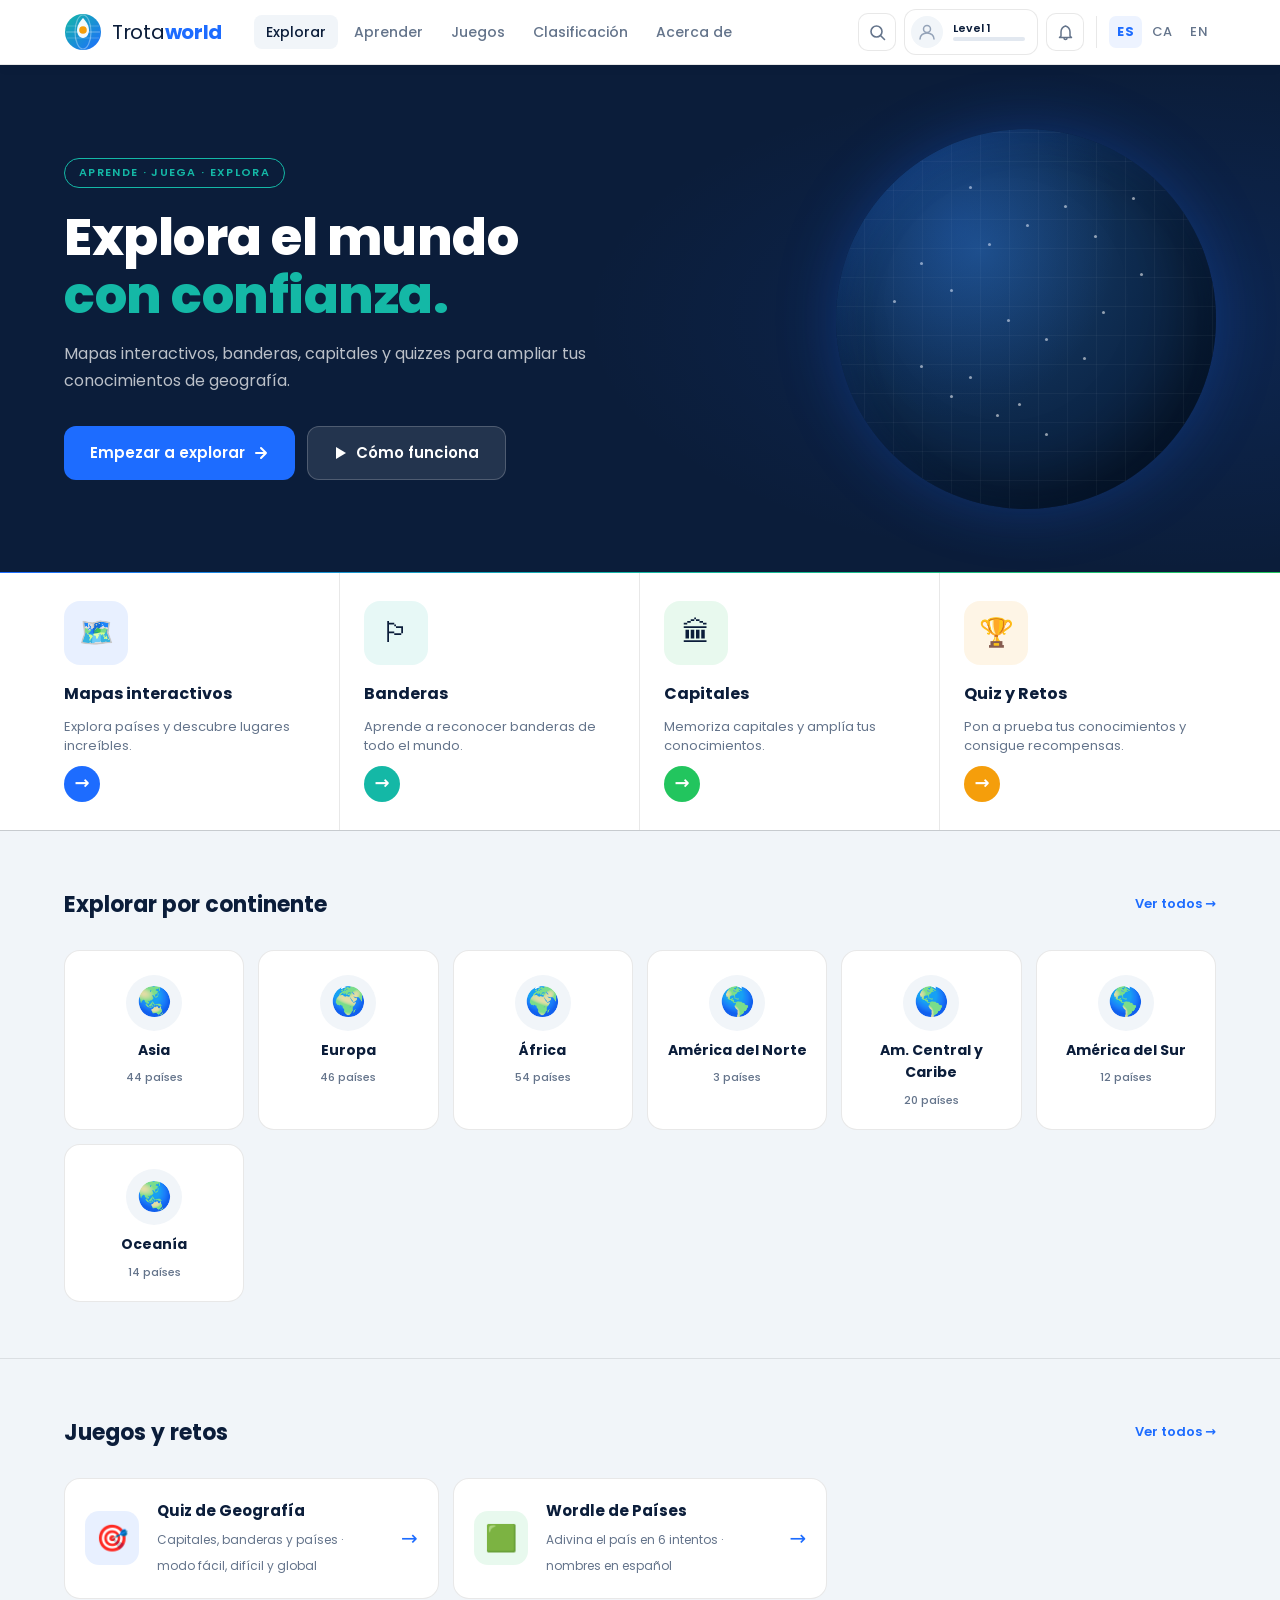
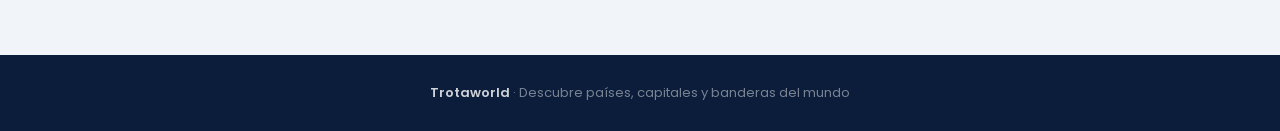
==== commit b6ec487a: "Millora selector d'idioma: mou a la dreta de la campaneta i integra estil al header Els botons ES/CA" ====
--- a/index.html
+++ b/index.html
@@ -41,11 +41,6 @@
     </nav>
 
     <div class="tw-nav-right">
-      <span class="tw-lang">
-        <button data-lang="es" class="active">ES</button>
-        <button data-lang="ca">CA</button>
-        <button data-lang="en">EN</button>
-      </span>
       <button class="tw-icon-btn" aria-label="Buscar">
         <svg width="17" height="17" viewBox="0 0 17 17" fill="none"><circle cx="7.5" cy="7.5" r="5.5" stroke="currentColor" stroke-width="1.6"/><line x1="11.5" y1="11.5" x2="15.5" y2="15.5" stroke="currentColor" stroke-width="1.6" stroke-linecap="round"/></svg>
       </button>
@@ -61,6 +56,11 @@
       <button class="tw-icon-btn" aria-label="Notificaciones">
         <svg width="17" height="17" viewBox="0 0 17 17" fill="none"><path d="M8.5 2 C8.5 2 13 3.5 13 8 L13 12 L14.5 13.5 L2.5 13.5 L4 12 L4 8 C4 3.5 8.5 2 8.5 2Z" stroke="currentColor" stroke-width="1.5" fill="none" stroke-linejoin="round"/><path d="M7 14 C7 15 7.7 15.5 8.5 15.5 C9.3 15.5 10 15 10 14" stroke="currentColor" stroke-width="1.5" stroke-linecap="round" fill="none"/></svg>
       </button>
+      <span class="tw-lang">
+        <button data-lang="es" class="active">ES</button>
+        <button data-lang="ca">CA</button>
+        <button data-lang="en">EN</button>
+      </span>
     </div>
   </div>
 </header>
--- a/css/trotaworld.css
+++ b/css/trotaworld.css
@@ -524,28 +524,29 @@
 /* ─── LANGUAGE SWITCHER ───────────────────────────────────── */
 .tw-lang {
   display: inline-flex;
-  border: 1px solid var(--tw-border);
-  border-radius: 8px;
-  overflow: hidden;
-  flex-shrink: 0;
+  align-items: center;
+  gap: 2px;
+  flex-shrink: 0;
+  margin-left: 4px;
+  padding-left: 12px;
+  border-left: 1px solid var(--tw-border);
 }
 .tw-lang button {
   border: none;
-  background: var(--tw-white);
-  color: var(--tw-muted);
-  font-family: inherit;
-  font-size: 12px;
-  font-weight: 600;
-  padding: 0 10px;
-  height: 34px;
+  background: transparent;
+  color: var(--tw-muted);
+  font-family: 'Poppins', system-ui, sans-serif;
+  font-size: 13px;
+  font-weight: 500;
+  padding: 5px 8px;
+  height: 32px;
   cursor: pointer;
-  border-left: 1px solid var(--tw-border);
+  border-radius: 7px;
   transition: background .15s, color .15s;
-  letter-spacing: .03em;
-}
-.tw-lang button:first-child { border-left: none; }
+  letter-spacing: .02em;
+}
 .tw-lang button:hover { background: var(--tw-light); color: var(--tw-navy); }
-.tw-lang button.active { background: var(--tw-blue); color: var(--tw-white); }
+.tw-lang button.active { color: var(--tw-blue); font-weight: 700; background: rgba(29,108,255,.08); }
 
 /* ─── RESPONSIVE ──────────────────────────────────────────── */
 @media (max-width: 900px) {
@@ -563,5 +564,6 @@
   .tw-features-grid { grid-template-columns: 1fr 1fr; }
   .tw-hero-title { font-size: 28px; }
   .tw-hero-inner { padding: 40px 20px; }
-  .tw-lang button { padding: 0 7px; font-size: 11px; }
-}
+  .tw-lang { padding-left: 8px; margin-left: 0; }
+  .tw-lang button { padding: 5px 6px; font-size: 12px; }
+}
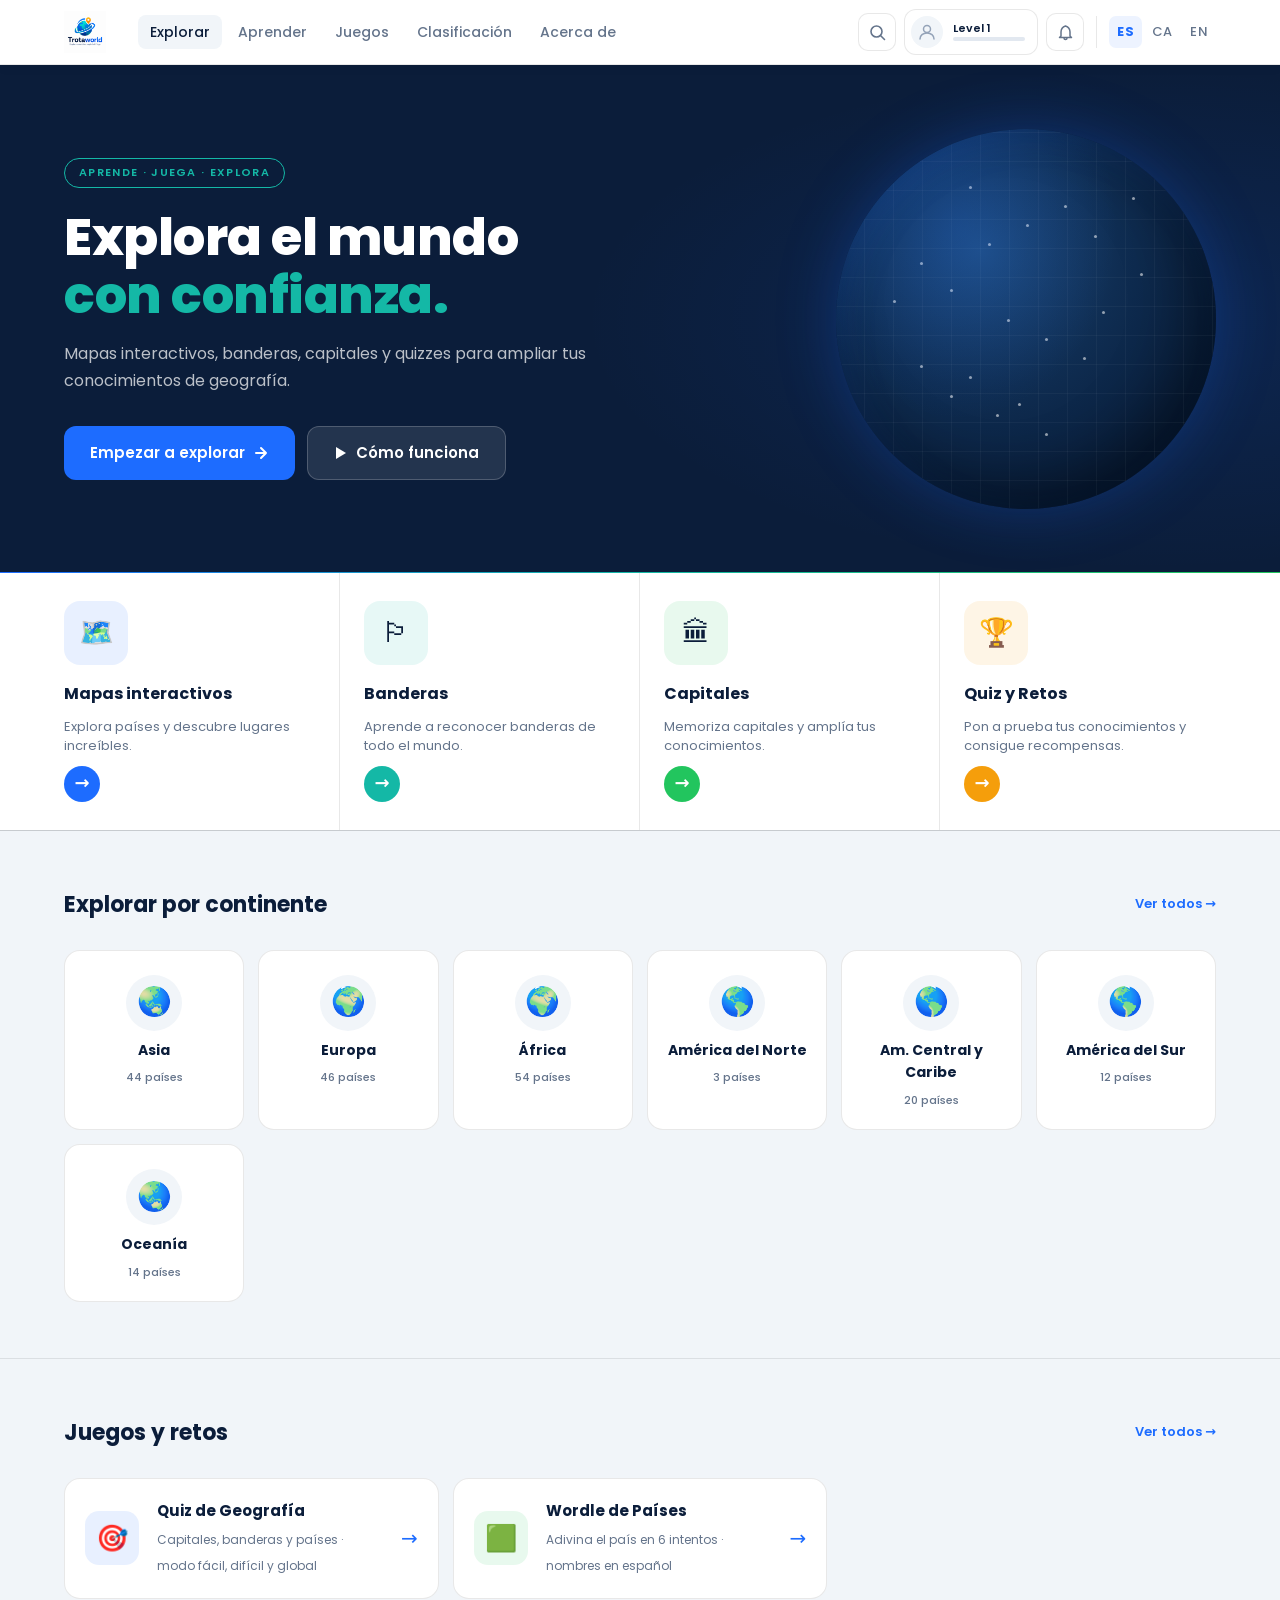
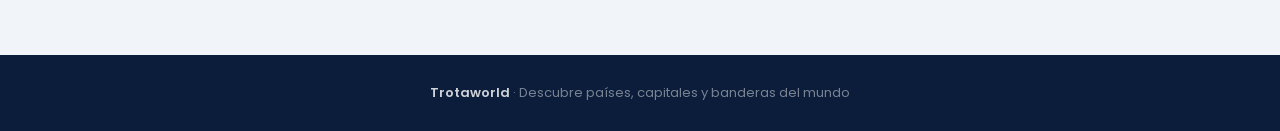
==== commit 7f4706a4: "Afegeix logo i favicon reals del branding Trotaworld Substitueix el logo SVG placeholder de la navba" ====
--- a/index.html
+++ b/index.html
@@ -4,6 +4,7 @@
   <meta charset="UTF-8">
   <meta name="viewport" content="width=device-width, initial-scale=1.0">
   <title>Trotaworld — Descubre países, capitales y banderas</title>
+  <link rel="icon" type="image/png" href="img/favicon.png">
   <link rel="stylesheet" href="css/trotaworld.css">
 </head>
 <body>
@@ -12,24 +13,7 @@
 <header class="tw-nav">
   <div class="tw-nav-inner">
     <a href="index.html" class="tw-logo">
-      <div class="tw-logo-mark">
-        <svg width="38" height="38" viewBox="0 0 38 38" fill="none" xmlns="http://www.w3.org/2000/svg">
-          <circle cx="19" cy="19" r="18" fill="url(#lg1)"/>
-          <ellipse cx="19" cy="19" rx="8" ry="17" stroke="white" stroke-width="1.2" fill="none" opacity="0.35"/>
-          <line x1="2" y1="19" x2="36" y2="19" stroke="white" stroke-width="1.2" opacity="0.35"/>
-          <line x1="3" y1="13" x2="35" y2="13" stroke="white" stroke-width="1" opacity="0.2"/>
-          <line x1="3" y1="25" x2="35" y2="25" stroke="white" stroke-width="1" opacity="0.2"/>
-          <path d="M19 5 C19 5 25 11 25 17 C25 21.4 22.3 25 19 25 C15.7 25 13 21.4 13 17 C13 11 19 5 19 5Z" fill="white" opacity="0.95"/>
-          <circle cx="19" cy="17" r="3.8" fill="#F59E0B"/>
-          <defs>
-            <linearGradient id="lg1" x1="1" y1="1" x2="37" y2="37" gradientUnits="userSpaceOnUse">
-              <stop offset="0%" stop-color="#14B8A6"/>
-              <stop offset="100%" stop-color="#1D6CFF"/>
-            </linearGradient>
-          </defs>
-        </svg>
-      </div>
-      <span class="tw-logo-text">Trota<strong>world</strong></span>
+      <img src="img/logo-trotaworld.png" alt="Trotaworld" class="tw-logo-img">
     </a>
 
     <nav class="tw-nav-links">
--- a/css/trotaworld.css
+++ b/css/trotaworld.css
@@ -45,24 +45,13 @@
 .tw-logo {
   display: flex;
   align-items: center;
-  gap: 10px;
   text-decoration: none;
   flex-shrink: 0;
 }
-.tw-logo-mark {
-  width: 38px;
-  height: 38px;
-  flex-shrink: 0;
-}
-.tw-logo-text {
-  font-size: 20px;
-  font-weight: 400;
-  color: var(--tw-navy);
-  letter-spacing: -.3px;
-}
-.tw-logo-text strong {
-  font-weight: 700;
-  color: var(--tw-blue);
+.tw-logo-img {
+  height: 42px;
+  width: auto;
+  display: block;
 }
 
 .tw-nav-links {
